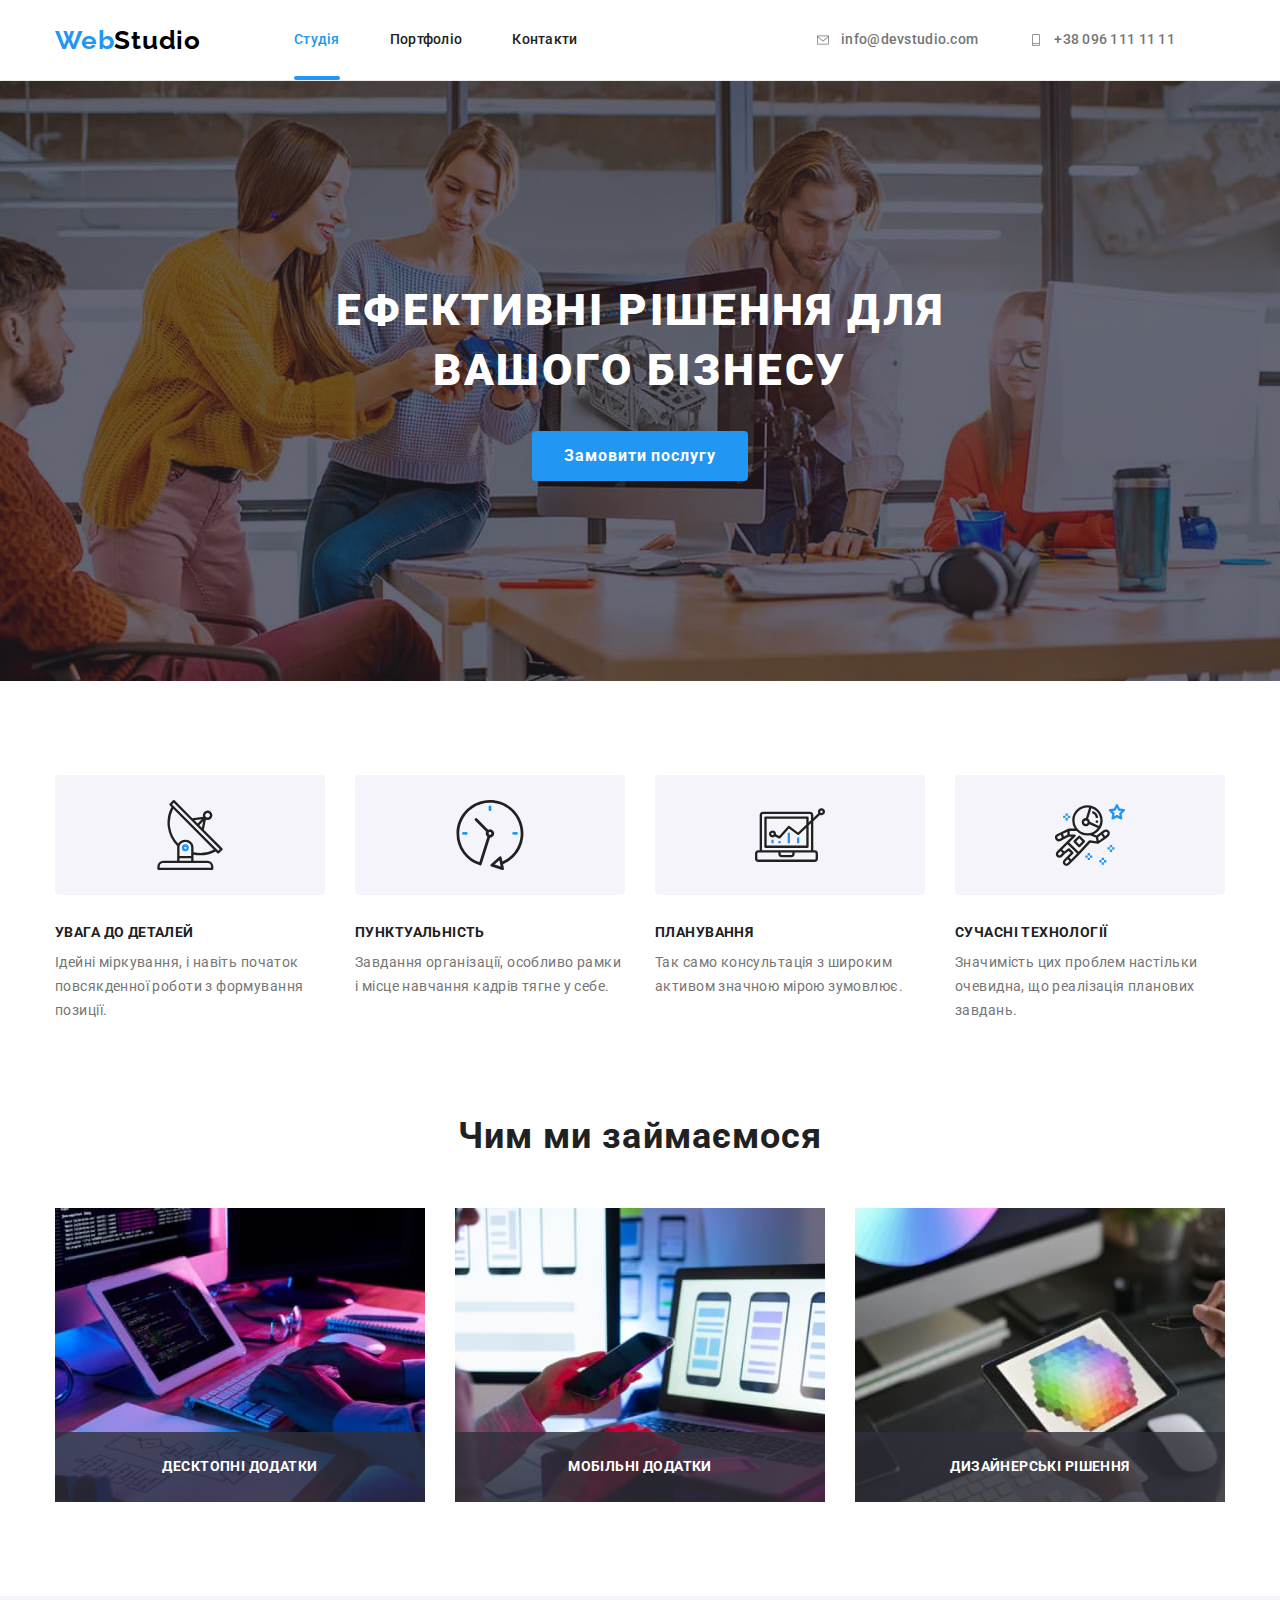
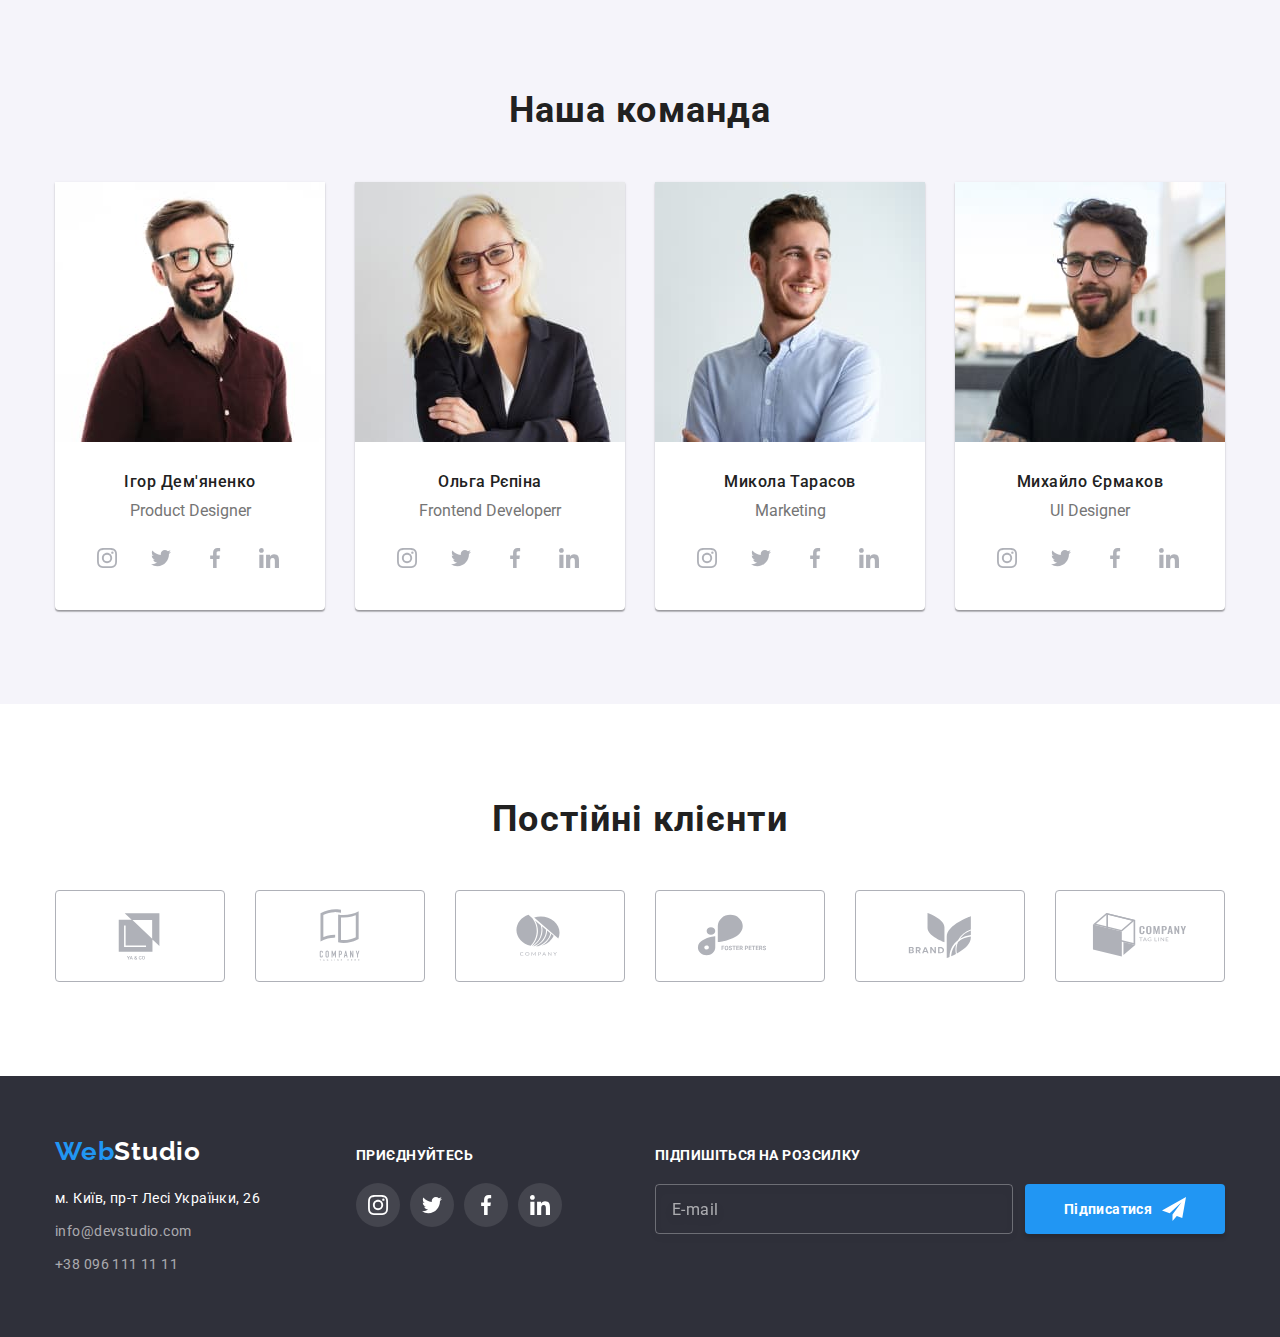
==== index.html @ 189c7457 "0" ====
<!DOCTYPE html>
<html lang="uk">
<head>
    <link rel="stylesheet" href="https://cdnjs.cloudflare.com/ajax/libs/modern-normalize/1.0.0/modern-normalize.min.css">
    <link rel="stylesheet" href="./css/styles.css">
    <meta charset="UTF-8">
    <meta http-equiv="X-UA-Compatible" content="IE=edge">
    <meta name="viewport" content="width=device-width, initial-scale=1.0">
    <title>WebStudio</title>
    <link rel="preconnect" href="https://fonts.googleapis.com">
    <link rel="preconnect" href="https://fonts.gstatic.com" crossorigin>
    <link href="https://fonts.googleapis.com/css2?family=Raleway:wght@700&family=Roboto:wght@400;500;700;900&display=swap"
        rel="stylesheet">
</head>
<body>
    <header class="header">
        <div class="container">
        <nav class="header-nav">
            <a href="./index.html" class="header-logo">Web<span>Studio</span></a>
          <ul class="site-nav">
            <li> <a href="./index.html" class="site-nav-link current">Студія</a> </li>
            <li> <a href="./portfolio.html" class="site-nav-link">Портфоліо</a> </li>
            <li> <a href="#" class="site-nav-link">Контакти</a> </li>
          </ul>
        </nav>
        <ul class="auth-nav">
        <li> 
            <a href="mailto:info@devstudio.com" >
                <svg class="auth-nav-icon" width="16" height="12">
                <use href="./images/icons.svg#icon-envelope"></use>
                </svg>
             info@devstudio.com</a>
        </li>
        <li>
            <a href="tel:+380961111111" >
                <svg class="auth-nav-icon" width="16" height="12">
                <use href="./images/icons.svg#icon-smartphone"></use>
                </svg>
                +38 096 111 11 11</a>
        </li>
        </ul>
        </div>
    </header>
    <main>
        <section class="hero section">
        <div class="container">
            <h1 class="hero-title">Ефективні рішення для вашого бізнесу</h1>
            <button type="button" class="hero-button" data-modal-open> Замовити послугу </button>
        </div>
        </section>
        <section class="features section">
            <div class="container">
            <h2 class="features-title visually-hidden">Особливості компанії</h2>
            <ul class="features-list">
            <li class="features-item">
                <div class="feauters-img">
                <svg width="70" height="70">
                    <use href="./images/icons.svg#icon-antenna"></use>
                </svg>
                </div>
                <h3 class="features-subtitle">Увага до деталей</h3>
                 <p class="features-text">Ідейні міркування, і навіть початок повсякденної роботи з формування позиції.</p>
            </li>
            <li class="features-item">
                <div class="feauters-img">
                    <svg width="70" height="70">
                        <use href="./images/icons.svg#icon-clock"></use>
                    </svg>
                </div>
                <h3 class="features-subtitle">Пунктуальність</h3>
                <p class="features-text">Завдання організації, особливо рамки і місце навчання кадрів тягне у себе.</p>
            </li>
            <li class="features-item">
                <div class="feauters-img">
                    <svg width="70" height="70">
                        <use href="./images/icons.svg#icon-diagram"></use>
                    </svg>
                </div>
                <h3 class="features-subtitle">Планування</h3>
                <p class="features-text">Так само консультація з широким активом значною мірою зумовлює.</p>
            </li>
            <li class="features-item">
                <div class="feauters-img">
                    <svg width="70" height="70">
                        <use href="./images/icons.svg#icon-astronaut"></use>
                    </svg>
                </div>
                <h3 class="features-subtitle">Сучасні технології</h3>
            <p class="features-text">Значимість цих проблем настільки очевидна, що реалізація планових завдань.</p>
            </li>
            </ul>
            </div>
        </section>
        <section class="working section">
            <div class="container">
            <h2 class="working-title">Чим ми займаємося</h2>
            <ul class="working-list">
            <li class="working-item">
            <img src="./images/pic1.jpg" alt="Програміст пише код" width="370">
            <div class="working-subtatle">
                <p>Десктопні додатки</p>
            </div>
            </li>
            <li class="working-item">
            <img src="./images/pic2.jpg" alt="Дизайнер робить макет додатка для телефона" width="370">
            <div class="working-subtatle">
                <p>Мобільні додатки</p>
            </div>
            </li>
            <li class="working-item">
            <img src="./images/pic3.jpg" alt="Палітра кольорів на екрані планшета" width="370">
            <div class="working-subtatle">
                <p>Дизайнерські рішення</p>
            </div>
            </li>
            </ul>
            </div>
        </section>
        <section class="team section">
        <div class="container">
            <h2 class="team-title">Наша команда</h2>
            <ul class="team-list">
               <li class="team-item">
                <img src="./images/photo-igor-demjanenko.jpg" alt="Усміхнений чоловік в коричневій сорочці і окулялах" width="270">
                <div class="team-subtitle">
                <h3 class="team-name">Ігор Дем'яненко</h3>
                <p lang="en" class="team-position">Product Designer</p>
                <ul class="team-social-links">
                    <li><a class="team-social-link" href="#">
                         <svg class="team-social-links-icon" width="20" height="20">
                             <use href="./images/icons.svg#icon-instagram"></use>
                    </svg>
                    </a></li>
                    <li><a class="team-social-link" href="#">
                            <svg class="team-social-links-icon" width="20" height="20">
                                <use href="./images/icons.svg#icon-twitter"></use>
                            </svg>
                        </a></li>
                    <li><a class="team-social-link" href="#">
                            <svg class="team-social-links-icon" width="20" height="20">
                                <use href="./images/icons.svg#icon-facebook"></use>
                            </svg>
                        </a></li>
                    <li><a class="team-social-link" href="#">
                            <svg class="team-social-links-icon" width="20" height="20">
                                <use href="./images/icons.svg#icon-linkedin"></use>
                            </svg>
                        </a></li>
                    </ul>
            </li>
            <li class="team-item">
                <img src="./images/photo-olga-repina.jpg" alt="Усміхнена жінка блондинка і піджаку і окулярах" width="270">
                <div class="team-subtitle">
                <h3 class="team-name">Ольга Рєпіна</h3>
                <p lang="en" class="team-position">Frontend Developerr</p>
                <ul class="team-social-links">
                    <li><a class="team-social-link" href="#">
                            <svg class="team-social-links-icon" width="20" height="20">
                                <use href="./images/icons.svg#icon-instagram"></use>
                            </svg>
                        </a></li>
                    <li><a class="team-social-link" href="#">
                            <svg class="team-social-links-icon" width="20" height="20">
                                <use href="./images/icons.svg#icon-twitter"></use>
                            </svg>
                        </a></li>
                    <li><a class="team-social-link" href="#">
                            <svg class="team-social-links-icon" width="20" height="20">
                                <use href="./images/icons.svg#icon-facebook"></use>
                            </svg>
                        </a></li>
                    <li><a class="team-social-link" href="#">
                            <svg class="team-social-links-icon" width="20" height="20">
                                <use href="./images/icons.svg#icon-linkedin"></use>
                            </svg>
                        </a></li>
                </ul>
                </div>
            </li>
            <li class="team-item">
                <img src="./images/photo-mukola-tarasov.jpg" alt="Усміхнений чоловік в блакитній сорочці" width="270">
                <div class="team-subtitle">
                <h3 class="team-name">Микола Тарасов</h3>
                <p lang="en" class="team-position">Marketing</p>
                <ul class="team-social-links">
                    <li><a class="team-social-link" href="#">
                            <svg class="team-social-links-icon" width="20" height="20">
                                <use href="./images/icons.svg#icon-instagram"></use>
                            </svg>
                        </a></li>
                    <li><a class="team-social-link" href="#">
                            <svg class="team-social-links-icon" width="20" height="20">
                                <use href="./images/icons.svg#icon-twitter"></use>
                            </svg>
                        </a></li>
                    <li><a class="team-social-link" href="#">
                            <svg class="team-social-links-icon" width="20" height="20">
                                <use href="./images/icons.svg#icon-facebook"></use>
                            </svg>
                        </a></li>
                    <li><a class="team-social-link" href="#">
                            <svg class="team-social-links-icon" width="20" height="20">
                                <use href="./images/icons.svg#icon-linkedin"></use>
                            </svg>
                        </a></li>
                </ul>
                </div>
            </li>
            <li class="team-item">
                <img src="./images/photo-mukhailo-jermakov.jpg" alt="Усміхнений чоловік в чорній футболці і окулярах" width="270">
                <div class="team-subtitle">
                <h3 class="team-name">Михайло Єрмаков</h3>
                <p lang="en" class="team-position">UI Designer</p>
                <ul class="team-social-links">
                    <li><a class="team-social-link" href="#">
                            <svg class="team-social-links-icon" width="20" height="20">
                                <use href="./images/icons.svg#icon-instagram"></use>
                            </svg>
                        </a></li>
                    <li><a class="team-social-link" href="#">
                            <svg class="team-social-links-icon" width="20" height="20">
                                <use href="./images/icons.svg#icon-twitter"></use>
                            </svg>
                        </a></li>
                    <li><a class="team-social-link" href="#">
                            <svg class="team-social-links-icon" width="20" height="20">
                                <use href="./images/icons.svg#icon-facebook"></use>
                            </svg>
                        </a></li>
                    <li><a class="team-social-link" href="#">
                            <svg class="team-social-links-icon" width="20" height="20">
                                <use href="./images/icons.svg#icon-linkedin"></use>
                            </svg>
                        </a></li>
                </ul>
                </div>
            </li>
            </ul>
        </div>
         </section>
    <section class="clients section">
        <div class="container">
            <h2 class="clients-title">Постійні клієнти</h2>
            <ul class="clients-list">
                <li class="clients-item"><a href="#" class="clients-link">
                    <svg class="clients-icon" width="106" height="60">
                        <use href="./images/icons.svg#icon-client1"></use>
                    </svg>
                </a></li>
                <li class="clients-item">
                    <a href="#" class="clients-link">
                    <svg class="clients-icon" width="106" height="60">
                        <use href="./images/icons.svg#icon-client2"></use>
                    </svg>
                </a></li>
                <li class="clients-item"><a href="#" class="clients-link">
                    <svg class="clients-icon" width="106" height="60">
                        <use href="./images/icons.svg#icon-client3"></use>
                    </svg>
                </a></li>
                <li class="clients-item"><a href="#" class="clients-link">
                    <svg class="clients-icon" width="106" height="60">
                        <use href="./images/icons.svg#icon-client4"></use>
                    </svg>
                </a></li>
                <li class="clients-item"><a href="#" class="clients-link">
                    <svg class="clients-icon" width="106" height="60">
                        <use href="./images/icons.svg#icon-client5"></use>
                    </svg>
                </a></li>
                <li class="clients-item"><a href="#" class="clients-link">
                    <svg class="clients-icon" width="106" height="60">
                        <use href="./images/icons.svg#icon-client6"></use>
                    </svg>
                </a></li>
            </ul>
        </div>
    </section>     
    </main>
    <footer  class="footer">
        <div class="container footer-container">
        <div>
            <a href="./index.html" class="footer-logo">Web<span>Studio</span></a>
        <address class="footer-links">
          <ul>
            <li class="footer-link"> <a class="company-address" href="https://goo.gl/maps/CPtrU1FHBa2aNyZL9" target="_blank" rel="noopener noreferrer nofollow">м. Київ, пр-т Лесі Українки, 26</a></li>
            <li class="footer-link"> <a class="company-mail" href="mailto:info@devstudio.com">info@devstudio.com</a></li>
            <li class="footer-link"> <a class="company-phone" href="tel:+380961111111">+38 096 111 11 11</a></li>
          </ul>
        </address>
        </div>
          <div class="social-links">
            <h2 class="social-links-title">Приєднуйтесь</h2>
            <ul class="social-links-list">
                    <li><a class="social-link" href="#">
                            <svg class="social-links-icon" wigth="20" height="20">
                                <use href="./images/icons.svg#icon-instagram"></use>
                            </svg>
                        </a></li>
                    <li><a class="social-link" href="#">
                            <svg class="social-links-icon" wigth="20" height="20">
                                <use href="./images/icons.svg#icon-twitter"></use>
                            </svg>
                        </a></li>
                    <li><a class="social-link" href="#">
                            <svg class="social-links-icon" wigth="20" height="20">
                                <use href="./images/icons.svg#icon-facebook"></use>
                            </svg>
                        </a></li>
                    <li><a class="social-link" href="#">
                            <svg class="social-links-icon" wigth="20" height="20">
                                <use href="./images/icons.svg#icon-linkedin"></use>
                            </svg>
                        </a></li>
                    </ul>
          </ul>
        </div>
        <form class="footer-form" action="#">
            <label class="footer-label" for="subscribe-input">Підпишіться на розсилку</label>
            <div class="footer-mail-box">
            <input class="footer-form-input" type="email" id="subscribe-input" placeholder="E-mail">
            <button class="footer-form-button" type="submit">
            <span class="footer-form-button-text">Підписатися</span>
            <svg class="footer-form-button-icon" wigth="24" height="24">
             <use href="./images/icons.svg#icon-send"></use>
            </svg>
            </button>
            </div>
        </form>
        </div>
          </footer>
<div class="backdrop is-hidden" data-modal>
    <div class="modal">
        <button type="button" class="modal-close-button" data-modal-close>
           <svg class="modal-close-icon" wigth="11" height="11">
         <use href="./images/icons.svg#modal-close"></use>
    </svg>
        </button>
      <h2 class="modal-title">Залиште свої дані, ми вам передзвонимо</h2>  
<form action="#">
    <label class="form-lable" for="person-name">Ім'я</label>
      <div class="form-control">
      <input class="form-input" id="person-name" type="text" name="person-name">
      <svg class="form-input-icon" wigth="18" height="18">
         <use href="./images/icons.svg#icon-person"></use>
      </svg>
      </div>
    <label class="form-lable" for="person-phone">Телефон</label>
      <div class="form-control">
      <input class="form-input" id="person-phone" type="tel" name="person-phone">
      <svg class="form-input-icon" wigth="18" height="18">
         <use href="./images/icons.svg#icon-phone"></use>
      </svg>
      </div>
    <label class="form-lable" for="person-email">Пошта</label>
      <div class="form-control">
      <input class="form-input" id="person-email" type="email" name="person-email">
      <svg class="form-input-icon" wigth="18" height="18">
         <use href="./images/icons.svg#icon-mail"></use>
      </svg>
      </div>   
    <label class="form-lable" for="person-comment">Коментар</label>
    <textarea class="form-comment" 
      id="person-comment" name="person-comment" placeholder="Введіть текст"></textarea>
    <div class="terms-box" >        
     <input class="checkbox-input visually-hidden" id="terms-checkbox" type="checkbox" name="terms-checkbox">
     <label class="checkbox-label" for="terms-checkbox">Погоджуюся з розсилкою та приймаю <a href="#">Умови договору</a></label>  
      <svg class="checkbox-label-icon" wigth="16" height="15">
         <use href="./images/icons.svg#icon-checkbox-checked"></use>
      </svg>    
    </div> 
    <button type="submit" class="form-button"> Відправити </button>
</form>
    </div>
</div>    
    <script src="./js/modal.js"></script>
</body>
</html>
---- css/styles.css ----
:root {
  --main-text-color: #757575;
  --second-text-color: #212121;
  --color-wtite: #ffffff;
  --brand-color: #2196f3;
  --color-light-gray: #f5f4fa;
  --color-links-icon: #afb1b8;
  --overlay-background-color: rgba(33, 150, 243, 0.9);
  --input-border: rgba(33, 33, 33, 0.2);
}

body {
  background: var(--color-wtite);
  font-family: "Roboto", sans-serif;
  color: var(--main-text-color);
  /* width: 1600px;
  margin: auto; */
  /* overflow: hidden; */
}
ul {
  list-style: none;
  padding-inline-start: 0;
}
h1,
h2,
h3,
h4,
p,
ul {
  margin: 0;
}
.container {
  width: 100%;
  max-width: 1200px;
  margin: 0 auto;
  padding: 0 15px;
}
.section {
  padding: 94px 0;
}

a {
  text-decoration: none;
}
img {
  display: block;
  max-width: 100%;
  height: auto;
}
.visually-hidden {
  position: absolute;
  white-space: nowrap;
  width: 1px;
  height: 1px;
  overflow: hidden;
  border: 0;
  padding: 0;
  clip: rect(0 0 0 0);
  clip-path: inset(50%);
  margin: -1px;
}
/* header */

.header {
  border-width: 0px 0px 1px 0px;
  border-color: #ececec;
  border-style: solid;
}
.header > div {
  display: flex;
  align-items: center;
}

.header-nav {
  display: flex;
  align-items: center;
}

.header-logo {
  font-family: "Raleway";
  font-style: normal;
  font-weight: 700;
  font-size: 26px;
  line-height: 1.19;
  letter-spacing: 0.03em;
  color: var(--brand-color);
}
.header-logo span {
  color: #000000;
}
.site-nav {
  margin-left: 93px;
  display: flex;
  gap: 50px;
}
.site-nav-link {
  display: block;
  font-weight: 500;
  font-size: 14px;
  line-height: 1.14;
  letter-spacing: 0.02em;
  color: var(--second-text-color);
  padding: 32px 0;
  transition-property: color;
  transition-duration: 250ms;
  transition-timing-function: cubic-bezier(0.4, 0, 0.2, 1);
  position: relative;
}
.site-nav-link:hover,
.site-nav-link:focus {
  color: var(--brand-color);
}
.current {
  color: var(--brand-color);
}
.current::after {
  content: "";
  display: block;
  width: 100%;
  height: 4px;
  background-color: var(--brand-color);
  border-radius: 2px;
  position: absolute;
  bottom: 0;
  /* margin-top: 28px; */
}

.auth-nav {
  display: flex;
  margin-left: auto;
}
.auth-nav a {
  display: flex;
  align-items: center;
  font-weight: 500;
  font-size: 14px;
  line-height: 1.14;
  letter-spacing: 0.02em;
  color: var(--main-text-color);
  padding: 32px 0;
  transition-property: color;
  transition-duration: 250ms;
  transition-timing-function: cubic-bezier(0.4, 0, 0.2, 1);
}
.auth-nav a:hover,
.auth-nav a:focus {
  color: var(--brand-color);
}
.auth-nav a:first-of-type {
  margin-right: 50px;
}

.auth-nav-icon {
  fill: currentColor;
  margin-right: 10px;
}
.auth-nav a:hover .auth-nav-icon,
.auth-nav a:focus .auth-nav-icon {
  fill: var(--brand-color);
}

/* main */
.hero {
  align-items: center;
  background-color: #2f303a;
  padding-top: 200px;
  padding-bottom: 200px;
  text-align: center;
  background-image: linear-gradient(
      rgba(47, 48, 58, 0.4),
      rgba(47, 48, 58, 0.4)
    ),
    url("../images/img.jpg");
  background-size: 1600px;
  background-repeat: no-repeat;
  background-position: 50% 50%;
}

.hero-title {
  display: block;
  font-weight: 900;
  font-size: 44px;
  line-height: 1.36;
  text-align: center;
  letter-spacing: 0.06em;
  text-transform: uppercase;
  color: var(--color-wtite);
  width: 696px;
  margin-bottom: 30px;
  margin-left: auto;
  margin-right: auto;
}
.hero-button {
  font-family: "Roboto";
  font-weight: 700;
  font-size: 16px;
  line-height: 1.88;
  letter-spacing: 0.06em;
  background-color: var(--brand-color);
  color: var(--color-wtite);
  cursor: pointer;
  padding: 10px 32px;
  border: none;
  border-radius: 4px;
  margin-left: auto;
  margin-right: auto;
  transition-property: background-color;
  transition-duration: 250ms;
  transition-timing-function: cubic-bezier(0.4, 0, 0.2, 1);
}
.hero-button:hover,
.hero-button:focus {
  background-color: #188ce8;
}
.feauters-img {
  width: 270px;
  height: 120px;
  background-color: #f5f4fa;
  display: flex;
  justify-content: center;
  align-items: center;
  border-radius: 4px;
  margin-bottom: 30px;
}
/* .features-title {
  display: none;
} */

.features-subtitle {
  font-weight: 700;
  font-size: 14px;
  line-height: 1.14;
  letter-spacing: 0.03em;
  text-transform: uppercase;
  color: var(--second-text-color);
  margin-bottom: 10px;
}
.features-text {
  font-size: 14px;
  line-height: 1.71;
  letter-spacing: 0.03em;
}
.features-list {
  display: flex;
  gap: 30px;
}
.features-item {
  width: 270px;
  align-items: flex-start;
}
.features-item:last-of-type {
  padding-right: 0;
}
.working {
  padding-top: 0;
}
.working-title {
  font-weight: 700;
  font-size: 36px;
  line-height: 1.16;
  text-align: center;
  letter-spacing: 0.03em;
  color: var(--second-text-color);
  margin-bottom: 50px;
}
.working-list {
  display: flex;
  justify-content: space-between;
  gap: 30px;
}
.working-item {
  position: relative;
}
.working-subtatle {
  display: block;
  font-weight: 700;
  font-size: 14px;
  line-height: 1.14;
  text-align: center;
  letter-spacing: 0.03em;
  text-transform: uppercase;
  color: var(--color-wtite);
  padding: 27px;
  background-color: rgba(47, 48, 58, 0.8);
  position: absolute;
  bottom: 0;
  width: 100%;
}
.team {
  background-color: var(--color-light-gray);
  margin-left: auto;
  margin-right: auto;
}
.team-list {
  display: flex;
  justify-content: space-between;
  gap: 30px;
}
.team-item {
  background-color: var(--color-wtite);
  border-radius: 0px 0px 4px 4px;
  box-shadow: 0px 1px 3px rgba(0, 0, 0, 0.12), 0px 1px 1px rgba(0, 0, 0, 0.14),
    0px 2px 1px rgba(0, 0, 0, 0.2);
}

.team-title {
  font-weight: 700;
  font-size: 36px;
  line-height: 1.16;
  text-align: center;
  letter-spacing: 0.03em;
  color: var(--second-text-color);
  margin-bottom: 50px;
}
.team-subtitle {
  padding: 30px;
}
.team-name {
  font-weight: 500;
  font-size: 16px;
  line-height: 1.19;
  text-align: center;
  letter-spacing: 0.03em;
  color: var(--second-text-color);
  margin-bottom: 10px;
}
.team-position {
  font-size: 16px;
  line-height: 1.19;
  text-align: center;
  margin-bottom: 16px;
}
.team-social-links {
  display: flex;
  justify-content: center;
  align-items: center;
  width: 206px;
  gap: 10px;
}
.team-social-link {
  display: flex;
  justify-content: center;
  align-items: center;
  width: 44px;
  height: 44px;
  background-color: transparent;
  border-radius: 50%;
  transition-property: background-color;
  transition-duration: 250ms;
  transition-timing-function: cubic-bezier(0.4, 0, 0.2, 1);
}
.team-social-links-icon {
  fill: var(--color-links-icon);
  transition-property: fill;
  transition-duration: 250ms;
  transition-timing-function: cubic-bezier(0.4, 0, 0.2, 1);
}
.team-social-link:hover,
.team-social-link:focus {
  background-color: var(--brand-color);
}
.team-social-link:hover .team-social-links-icon,
.team-social-link:focus .team-social-links-icon {
  fill: var(--color-wtite);
}
.clients {
  width: 100%;
}
.clients-title {
  font-weight: 700;
  font-size: 36px;
  line-height: 1.17;
  text-align: center;
  letter-spacing: 0.03em;
  color: var(--second-text-color);
  margin-bottom: 50px;
}
.clients-list {
  display: flex;
  justify-content: center;
  align-items: center;
  gap: 30px;
}

.clients-link {
  display: flex;
  justify-content: center;
  align-items: center;
  padding: 32px, 16px;
  border: 1px solid;
  border-color: var(--color-links-icon);
  border-radius: 4px;
  width: 170px;
  height: 92px;
  transition-property: border-color;
  transition-duration: 250ms;
  transition-timing-function: cubic-bezier(0.4, 0, 0.2, 1);
}

.clients-icon {
  fill: var(--color-links-icon);
  transition-property: fill;
  transition-duration: 250ms;
  transition-timing-function: cubic-bezier(0.4, 0, 0.2, 1);
}
.clients-link:hover,
.clients-link:focus {
  border-color: var(--brand-color);
}
.clients-link:hover .clients-icon,
.clients-link:focus .clients-icon {
  fill: var(--brand-color);
}

/* footer */
.footer {
  background-color: #2f303a;
  padding-top: 60px;
  padding-bottom: 60px;
}
.footer-container {
  display: flex;
  align-items: baseline;
}
.footer-logo {
  display: block;
  font-family: "Raleway";
  font-weight: 700;
  font-size: 26px;
  line-height: 1.19;
  letter-spacing: 0.03em;
  color: var(--brand-color);
  padding-bottom: 20px;
}
.footer-logo span {
  color: var(--color-wtite);
  margin-bottom: 20px;
}
.footer-links {
  font-style: normal;
  font-size: 14px;
  line-height: 1.71;
  letter-spacing: 0.03em;
  width: 231px;
}
.footer-link {
  margin-bottom: 9px;
}
.footer-link:last-of-type {
  margin-bottom: 0;
}
.company-address {
  color: var(--color-wtite);
}
.company-mail,
.company-phone {
  color: rgba(255, 255, 255, 0.6);
  transition-property: color;
  transition-duration: 250ms;
  transition-timing-function: cubic-bezier(0.4, 0, 0.2, 1);
}
.company-mail:hover,
.company-mail:focus,
.company-phone:hover,
.company-phone:focus {
  color: var(--brand-color);
}

.social-links {
  display: flex;
  justify-content: center;
  align-items: center;
  width: 206px;
  margin-left: 70px;
}
.social-links-title {
  color: var(--color-wtite);
  font-weight: 700;
  font-size: 14px;
  line-height: 1.15;
  letter-spacing: 0.03em;
  margin-bottom: 20px;
  text-transform: uppercase;
}
.social-links-list {
  display: flex;
  justify-content: space-between;
  gap: 10px;
}
.social-link {
  display: flex;
  justify-content: center;
  align-items: center;
  width: 44px;
  height: 44px;
  background-color: rgba(255, 255, 255, 0.1);
  border-radius: 50%;
  transition-property: background-color;
  transition-duration: 250ms;
  transition-timing-function: cubic-bezier(0.4, 0, 0.2, 1);
}
.social-links-icon {
  fill: var(--color-wtite);
}
.social-link:hover,
.social-link:focus {
  background-color: var(--brand-color);
}
.social-links {
  display: block;
  width: 206px;
}
.social-links-list {
  display: flex;
  justify-content: center;
  align-items: center;
}
.footer-form {
  display: flex;
  flex-direction: column;
  margin-left: 93px;
}
.footer-mail-box {
  display: flex;
}
.footer-label {
  font-weight: 700;
  font-size: 14px;
  line-height: 1.14;
  letter-spacing: 0.03em;
  text-transform: uppercase;
  color: var(--color-wtite);
  margin-bottom: 20px;
}
.footer-form-input {
  display: inline-block;
  width: 358px;
  height: 50px;
  background-color: transparent;
  border: 1px solid rgba(255, 255, 255, 0.3);
  filter: drop-shadow(0px 4px 4px rgba(0, 0, 0, 0.15));
  border-radius: 4px;
  padding: 15px 16px;
  margin-right: 12px;
  color: var(--color-wtite);
}
.footer-form-input::placeholder {
  font-weight: 400;
  font-size: 16px;
  line-height: 1.25;
  letter-spacing: 0.03em;
  color: rgba(255, 255, 255, 0.6);
}
.footer-form-button {
  display: flex;
  align-items: center;
  justify-content: center;
  gap: 10px;
  width: 200px;
  height: 50px;
  background-color: var(--brand-color);
  box-shadow: 0px 4px 4px rgba(0, 0, 0, 0.15);
  border-radius: 4px;
  border: none;
}
.footer-form-button-text {
  font-style: normal;
  font-weight: 700;
  font-size: 14px;
  line-height: 16px;
  letter-spacing: 0.03em;
  color: var(--color-wtite);
}
.footer-form-button-icon {
  fill: var(--color-wtite);
  width: 24px;
  height: 24px;
}

/*modal*/
.backdrop {
  position: fixed;
  top: 0;
  left: 0;
  width: 100%;
  height: 100%;
  z-index: 1;
  background-color: rgba(0, 0, 0, 0.2);
  transition-property: opacity, visibility;
  transition-duration: 250ms;
  transition-timing-function: ease-in;
}
.is-hidden {
  opacity: 0;
  visibility: hidden;
  pointer-events: none;
}
.modal {
  position: absolute;
  top: 50%;
  left: 50%;
  transform: translate(-50%, -50%);
  width: 528px;
  height: 581px;
  background-color: var(--color-wtite);
  padding: 40px;
}
.modal-close-button {
  position: absolute;
  display: flex;
  justify-content: center;
  align-items: center;
  top: 8px;
  right: 8px;
  background: none;
  border: 1px solid rgba(0, 0, 0, 0.1);
  border-radius: 50%;
  cursor: pointer;
  padding: 0;
  width: 30px;
  height: 30px;
}
.modal-close-icon {
  width: 11px;
  height: 11px;
  transition-property: fill;
  transition-duration: 250ms;
  transition-timing-function: ecubic-bezier(0.4, 0, 0.2, 1);
}

.modal-close-button:hover,
.modal-close-button:focus {
  fill: var(--brand-color);
}
.modal-title {
  text-align: center;
  font-weight: 700;
  font-size: 20px;
  line-height: 1.15;
  letter-spacing: 0.03em;
  color: var(--second-text-color);
  margin-bottom: 12px;
}
/* Form */
.form-control {
  position: relative;
  width: 100%;
  height: 40px;
  margin-bottom: 10px;
}
.form-lable {
  display: block;
  font-weight: 400;
  font-size: 12px;
  line-height: 1.16;
  letter-spacing: 0.01em;
  margin-bottom: 4px;
  left: 0;
}

.form-input {
  width: 100%;
  height: 100%;
  padding: 11px 11px 11px 42px;
  border: 1px solid var(--input-border);
  border-radius: 4px;
  outline: none;
  margin-bottom: 10px;
  transition-property: border-color;
  transition-duration: 250ms;
  transition-timing-function: ecubic-bezier(0.4, 0, 0.2, 1);
}
.form-input:hover,
.form-input:focus {
  cursor: pointer;
  border-color: var(--brand-color);
}
.form-input-icon {
  position: absolute;
  left: 12px;
  top: 50%;
  transform: translateY(-50%);
  width: 18px;
  height: 18px;
  fill: var(--second-text-color);
  transition-property: fill;
  transition-duration: 250ms;
  transition-timing-function: ecubic-bezier(0.4, 0, 0.2, 1);
}
.form-input:hover + .form-input-icon,
.form-input:focus + .form-input-icon {
  fill: var(--brand-color);
}
.form-comment {
  resize: none;
  width: 100%;
  height: 120px;
  border: 1px solid var(--input-border);
  border-radius: 4px;
  padding: 12px 16px;
  margin-bottom: 20px;
  outline: none;
  transition-property: border-color;
  transition-duration: 250ms;
  transition-timing-function: ecubic-bezier(0.4, 0, 0.2, 1);
}
.form-comment::placeholder {
  font-weight: 400;
  font-size: 12px;
  line-height: 1.66;
  letter-spacing: 0.01em;
  color: rgba(117, 117, 117, 0.5);
}
.form-comment:hover,
.form-comment:focus,
.form-comment:not(:placeholder-shown) {
  cursor: pointer;
  border-color: var(--brand-color);
}

.terms-box {
  position: relative;
}
.checkbox-input {
  appearance: none;
}

.checkbox-label {
  display: block;
  margin-left: 36px;
  margin-bottom: 30px;
  font-weight: 400;
  font-size: 14px;
  line-height: 1.71;
  letter-spacing: 0.03em;
  color: var(--main-text-color);
}
.checkbox-label a {
  color: var(--brand-color);
  text-decoration: underline;
}
.checkbox-label::before {
  position: absolute;
  top: 50%;
  transform: translateY(-50%);
  left: 12px;
  width: 16px;
  height: 15px;
  content: "";
  border: 2px solid var(--second-text-color);
  border-radius: 2px;
}
.checkbox-label-icon {
  position: absolute;
  top: 50%;
  transform: translateY(-50%);
  left: 12px;
  width: 16px;
  height: 15px;
  opacity: 0;
}
.checkbox-input:checked ~ .checkbox-label-icon {
  opacity: 1;
}

.form-button {
  position: absolute;
  left: 50%;
  transform: translateX(-50%);
  font-family: "Roboto";
  font-weight: 700;
  font-size: 16px;
  line-height: 1.88;
  letter-spacing: 0.06em;
  background-color: var(--brand-color);
  color: var(--color-wtite);
  cursor: pointer;
  padding: 10px 52px;
  border: none;
  border-radius: 4px;
  margin-left: auto;
  margin-right: auto;
  box-shadow: 0px 4px 4px rgba(0, 0, 0, 0.15);
  transition-property: background-color;
  transition-duration: 250ms;
  transition-timing-function: cubic-bezier(0.4, 0, 0.2, 1);
}
.form-button:hover,
.form-button:focus {
  background-color: #188ce8;
}
/* Portfolio */

.filters-list {
  display: flex;
  justify-content: center;
  margin-bottom: 50px;
}
.filters-item {
  margin-right: 8px;
}
.filters-item:last-of-type {
  margin-right: 0;
}

.filters-botton {
  font-family: "Roboto";
  font-weight: 500;
  font-size: 16px;
  line-height: 1.63;
  letter-spacing: 0.03em;
  color: var(--second-text-color);
  background-color: var(--color-light-gray);
  cursor: pointer;
  border-style: none;
  padding: 6px 25px;
  border-radius: 4px;
  transition-property: background-color, color, box-shadow;
  transition-duration: 250ms;
  transition-timing-function: cubic-bezier(0.4, 0, 0.2, 1);
}

.filters-botton:hover,
.filters-botton:focus {
  background-color: var(--brand-color);
  color: var(--color-wtite);
  box-shadow: 0px 3px 1px rgba(0, 0, 0, 0.1), 0px 1px 2px rgba(0, 0, 0, 0.08),
    0px 2px 2px rgba(0, 0, 0, 0.12);
}
.works-list {
  display: flex;
  flex-wrap: wrap;
  margin: -15px;
}
.work-item {
  flex-basis: calc((100% - 90px) / 3);
  margin: 15px;
  cursor: pointer;
  transition-property: box-shadow;
  transition-duration: 250ms;
  transition-timing-function: cubic-bezier(0.4, 0, 0.2, 1);
}
.work-item:hover {
  box-shadow: 0px 1px 1px rgba(0, 0, 0, 0.12), 0px 4px 4px rgba(0, 0, 0, 0.06),
    1px 4px 6px rgba(0, 0, 0, 0.16);
}
.work-card {
  padding: 20px 0 20px 24px;
  border-width: 0px 1px 1px 1px;
  border-color: #eeeeee;
  border-style: solid;
}
.work-item-picture {
  display: block;
  position: relative;
  overflow: hidden;
}
.work-card-title {
  font-weight: 700;
  font-size: 18px;
  line-height: 2;
  letter-spacing: 0.06em;
  color: var(--second-text-color);
  margin-bottom: 4px;
}

.work-card-subtitle {
  font-size: 16px;
  line-height: 1.88;
  letter-spacing: 0.03em;
}
.work-overlay {
  display: block;
  position: absolute;
  top: 0;
  left: 0;
  width: 100%;
  height: 100%;
  font-weight: 400;
  font-size: 18px;
  line-height: 1.55;
  letter-spacing: 0.03em;
  color: var(--color-wtite);
  background-color: var(--overlay-background-color);
  padding: 63px 24px;
  transform: translateY(100%);
  transition-property: transform;
  transition-duration: 250ms;
  transition-timing-function: cubic-bezier(0.4, 0, 0.2, 1);
}

.work-item:hover .work-overlay {
  transform: translateY(0);
}
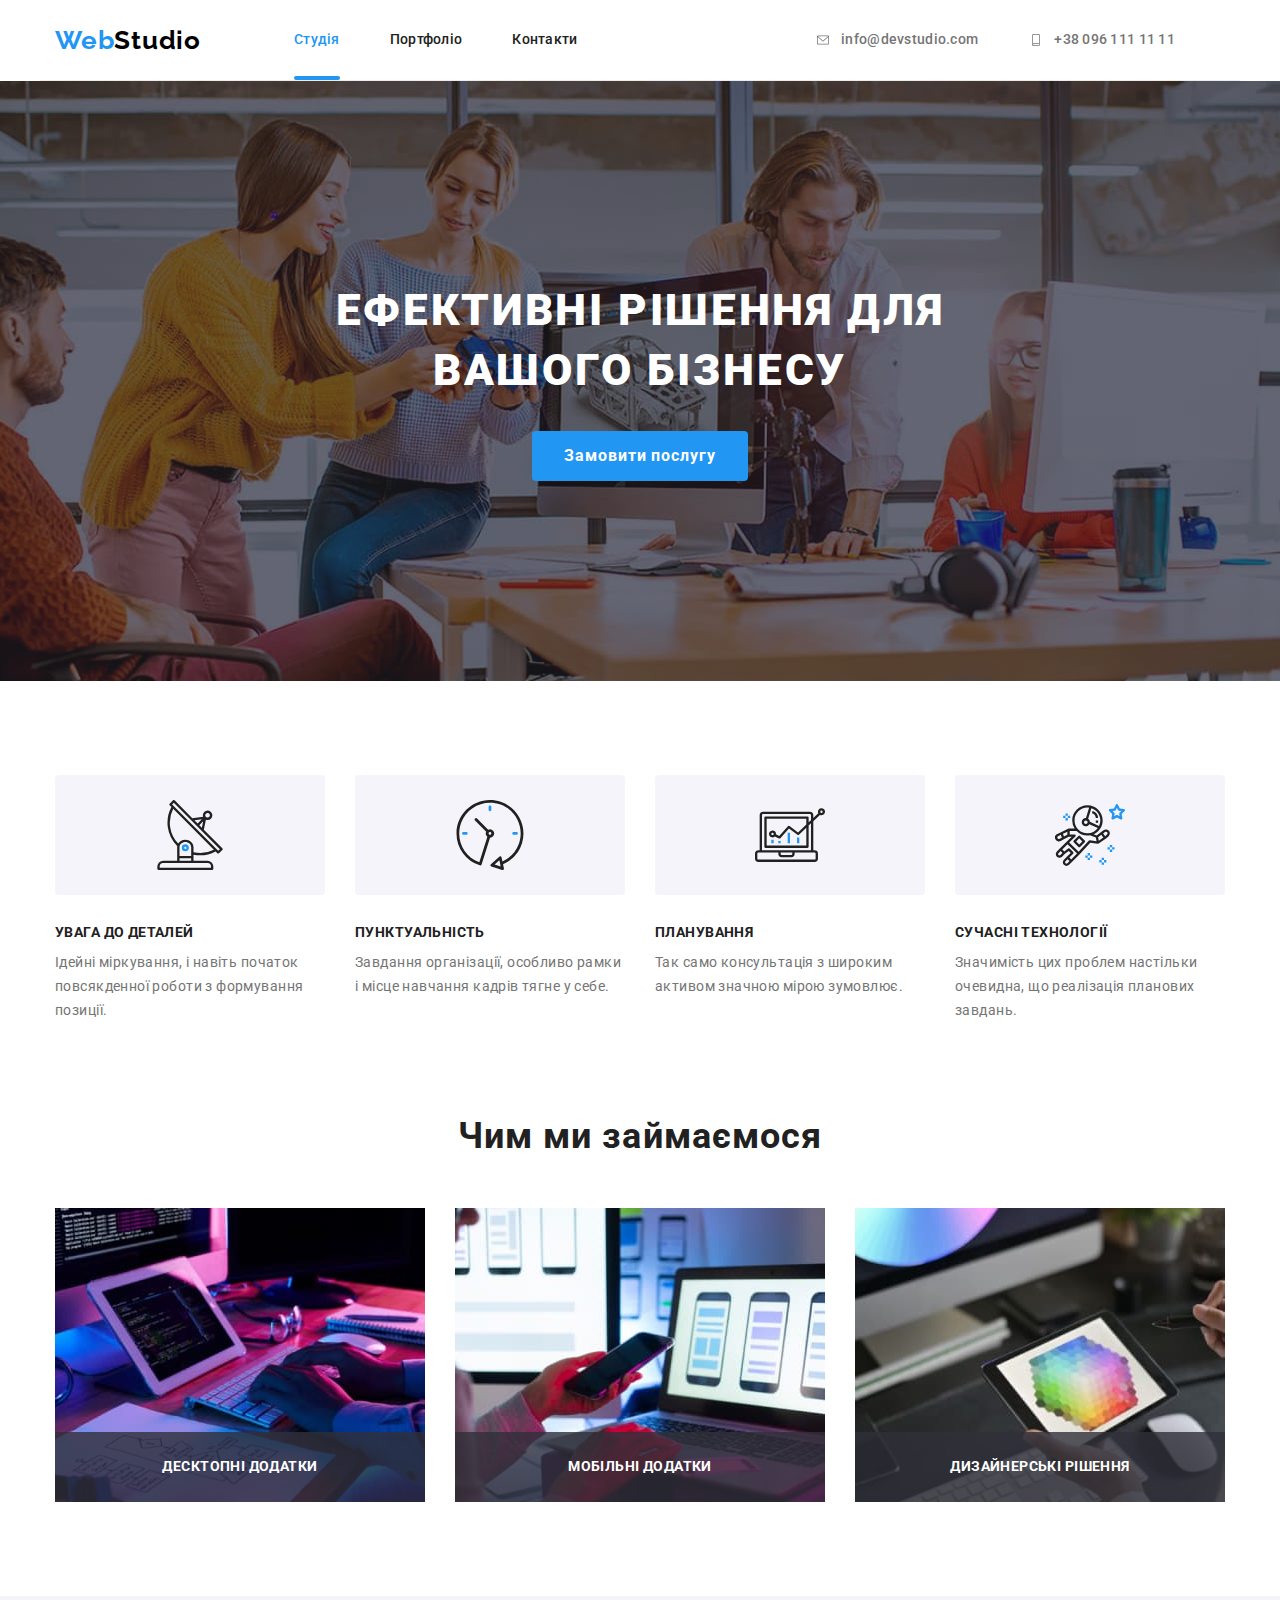
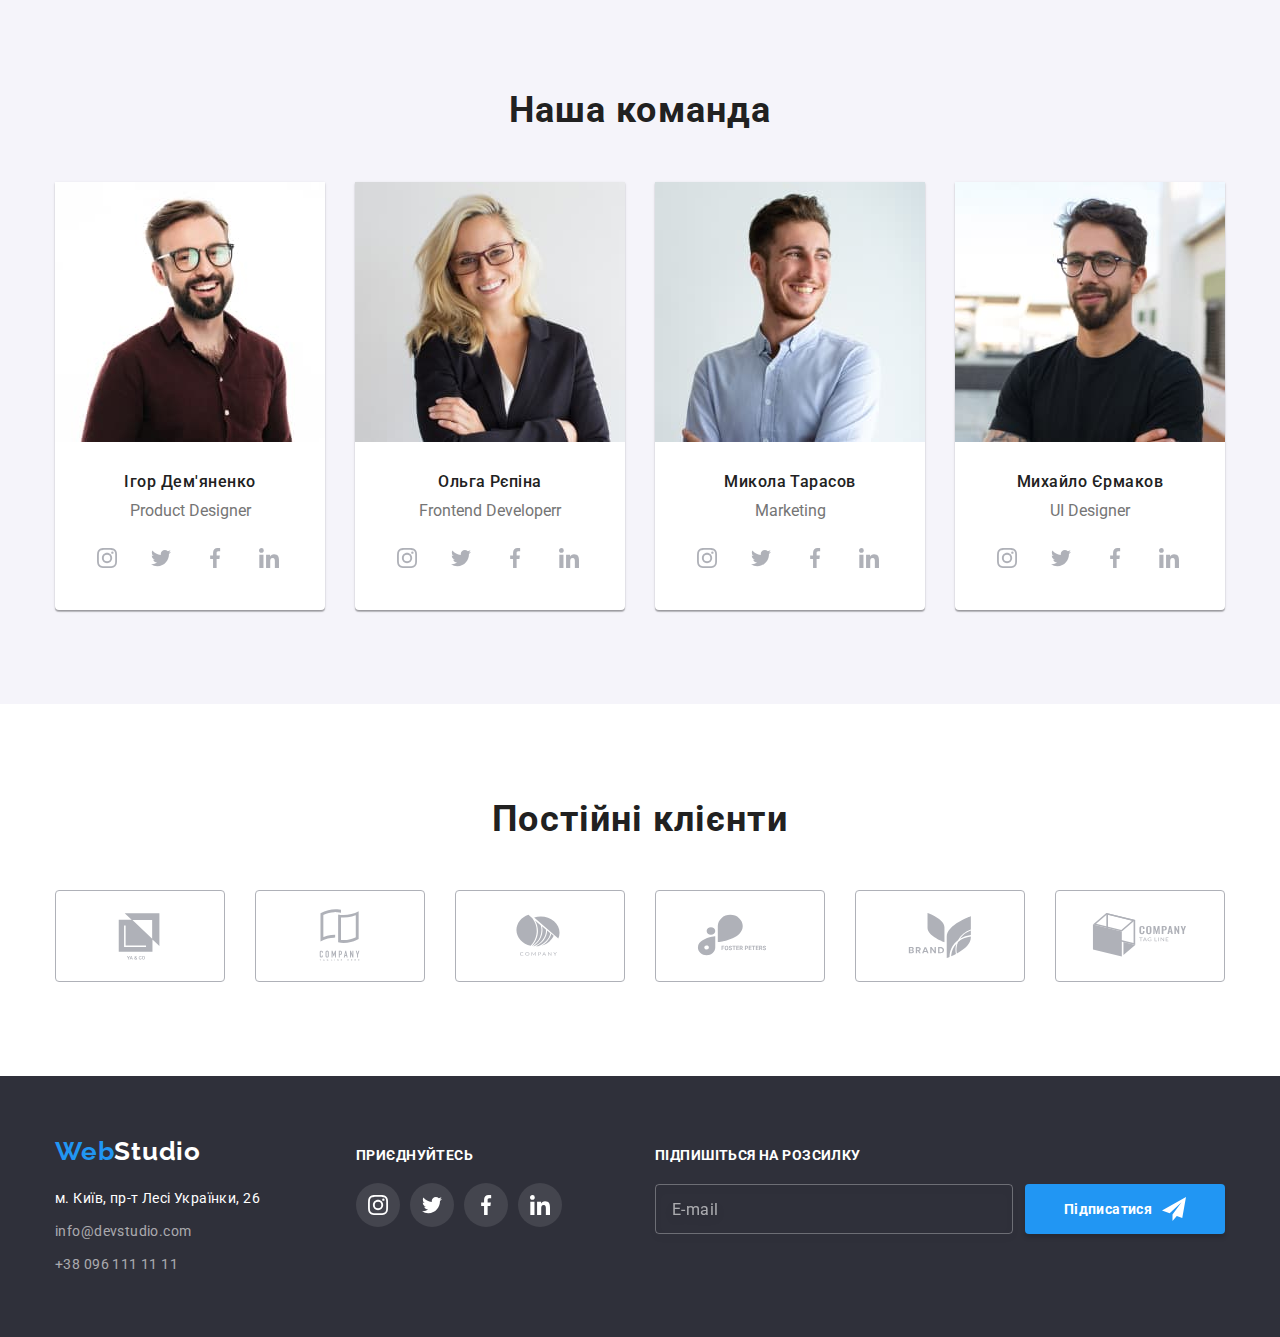
==== commit c80f5c5b: "1 (BEM)" ====
--- a/index.html
+++ b/index.html
@@ -14,27 +14,27 @@
         rel="stylesheet">
 </head>
 <body>
-    <header class="header">
-        <div class="container">
-        <nav class="header-nav">
-            <a href="./index.html" class="header-logo">Web<span>Studio</span></a>
+    <header>
+        <div class="container header">
+        <nav class="header__nav">
+            <a href="./index.html" class="logo header__logo">Web<span class="header__logo--text">Studio</span></a>
           <ul class="site-nav">
-            <li> <a href="./index.html" class="site-nav-link current">Студія</a> </li>
-            <li> <a href="./portfolio.html" class="site-nav-link">Портфоліо</a> </li>
-            <li> <a href="#" class="site-nav-link">Контакти</a> </li>
+            <li> <a href="./index.html" class="site-nav__link site-nav__link--current">Студія</a> </li>
+            <li> <a href="./portfolio.html" class="site-nav__link">Портфоліо</a> </li>
+            <li> <a href="#" class="site-nav__link">Контакти</a> </li>
           </ul>
         </nav>
         <ul class="auth-nav">
         <li> 
-            <a href="mailto:info@devstudio.com" >
-                <svg class="auth-nav-icon" width="16" height="12">
+            <a class="auth-nav__link" href="mailto:info@devstudio.com" >
+                <svg class="auth-nav__icon" width="16" height="12">
                 <use href="./images/icons.svg#icon-envelope"></use>
                 </svg>
              info@devstudio.com</a>
         </li>
         <li>
-            <a href="tel:+380961111111" >
-                <svg class="auth-nav-icon" width="16" height="12">
+            <a class="auth-nav__link" href="tel:+380961111111" >
+                <svg class="auth-nav__icon" width="16" height="12">
                 <use href="./images/icons.svg#icon-smartphone"></use>
                 </svg>
                 +38 096 111 11 11</a>
@@ -45,72 +45,72 @@
     <main>
         <section class="hero section">
         <div class="container">
-            <h1 class="hero-title">Ефективні рішення для вашого бізнесу</h1>
-            <button type="button" class="hero-button" data-modal-open> Замовити послугу </button>
+            <h1 class="hero__title">Ефективні рішення для вашого бізнесу</h1>
+            <button type="button" class="hero__button" data-modal-open> Замовити послугу </button>
         </div>
         </section>
         <section class="features section">
             <div class="container">
-            <h2 class="features-title visually-hidden">Особливості компанії</h2>
-            <ul class="features-list">
-            <li class="features-item">
-                <div class="feauters-img">
+            <h2 class="features__title visually-hidden">Особливості компанії</h2>
+            <ul class="features__list">
+            <li class="features__item">
+                <div class="feauters__img">
                 <svg width="70" height="70">
                     <use href="./images/icons.svg#icon-antenna"></use>
                 </svg>
                 </div>
-                <h3 class="features-subtitle">Увага до деталей</h3>
-                 <p class="features-text">Ідейні міркування, і навіть початок повсякденної роботи з формування позиції.</p>
-            </li>
-            <li class="features-item">
-                <div class="feauters-img">
+                <h3 class="features__subtitle">Увага до деталей</h3>
+                 <p class="features__text">Ідейні міркування, і навіть початок повсякденної роботи з формування позиції.</p>
+            </li>
+            <li class="features__item">
+                <div class="feauters__img">
                     <svg width="70" height="70">
                         <use href="./images/icons.svg#icon-clock"></use>
                     </svg>
                 </div>
-                <h3 class="features-subtitle">Пунктуальність</h3>
-                <p class="features-text">Завдання організації, особливо рамки і місце навчання кадрів тягне у себе.</p>
-            </li>
-            <li class="features-item">
-                <div class="feauters-img">
+                <h3 class="features__subtitle">Пунктуальність</h3>
+                <p class="features__text">Завдання організації, особливо рамки і місце навчання кадрів тягне у себе.</p>
+            </li>
+            <li class="features__item">
+                <div class="feauters__img">
                     <svg width="70" height="70">
                         <use href="./images/icons.svg#icon-diagram"></use>
                     </svg>
                 </div>
-                <h3 class="features-subtitle">Планування</h3>
-                <p class="features-text">Так само консультація з широким активом значною мірою зумовлює.</p>
-            </li>
-            <li class="features-item">
-                <div class="feauters-img">
+                <h3 class="features__subtitle">Планування</h3>
+                <p class="features__text">Так само консультація з широким активом значною мірою зумовлює.</p>
+            </li>
+            <li class="features__item">
+                <div class="feauters__img">
                     <svg width="70" height="70">
                         <use href="./images/icons.svg#icon-astronaut"></use>
                     </svg>
                 </div>
-                <h3 class="features-subtitle">Сучасні технології</h3>
-            <p class="features-text">Значимість цих проблем настільки очевидна, що реалізація планових завдань.</p>
+                <h3 class="features__subtitle">Сучасні технології</h3>
+            <p class="features__text">Значимість цих проблем настільки очевидна, що реалізація планових завдань.</p>
             </li>
             </ul>
             </div>
         </section>
         <section class="working section">
             <div class="container">
-            <h2 class="working-title">Чим ми займаємося</h2>
-            <ul class="working-list">
-            <li class="working-item">
+            <h2 class="working__title">Чим ми займаємося</h2>
+            <ul class="working__list">
+            <li class="working__item">
             <img src="./images/pic1.jpg" alt="Програміст пише код" width="370">
-            <div class="working-subtatle">
+            <div class="working__subtatle">
                 <p>Десктопні додатки</p>
             </div>
             </li>
-            <li class="working-item">
+            <li class="working__item">
             <img src="./images/pic2.jpg" alt="Дизайнер робить макет додатка для телефона" width="370">
-            <div class="working-subtatle">
+            <div class="working__subtatle">
                 <p>Мобільні додатки</p>
             </div>
             </li>
-            <li class="working-item">
+            <li class="working__item">
             <img src="./images/pic3.jpg" alt="Палітра кольорів на екрані планшета" width="370">
-            <div class="working-subtatle">
+            <div class="working__subtatle">
                 <p>Дизайнерські рішення</p>
             </div>
             </li>
@@ -119,117 +119,117 @@
         </section>
         <section class="team section">
         <div class="container">
-            <h2 class="team-title">Наша команда</h2>
-            <ul class="team-list">
-               <li class="team-item">
+            <h2 class="team__title">Наша команда</h2>
+            <ul class="team__list">
+               <li class="team__item">
                 <img src="./images/photo-igor-demjanenko.jpg" alt="Усміхнений чоловік в коричневій сорочці і окулялах" width="270">
-                <div class="team-subtitle">
-                <h3 class="team-name">Ігор Дем'яненко</h3>
-                <p lang="en" class="team-position">Product Designer</p>
-                <ul class="team-social-links">
-                    <li><a class="team-social-link" href="#">
-                         <svg class="team-social-links-icon" width="20" height="20">
+                <div class="team__subtitle">
+                <h3 class="team__name">Ігор Дем'яненко</h3>
+                <p lang="en" class="team__position">Product Designer</p>
+                <ul class="team__social-links-list">
+                    <li><a class="team__social-link" href="#">
+                         <svg class="team__social-link__icon" width="20" height="20">
                              <use href="./images/icons.svg#icon-instagram"></use>
                     </svg>
                     </a></li>
-                    <li><a class="team-social-link" href="#">
-                            <svg class="team-social-links-icon" width="20" height="20">
-                                <use href="./images/icons.svg#icon-twitter"></use>
-                            </svg>
-                        </a></li>
-                    <li><a class="team-social-link" href="#">
-                            <svg class="team-social-links-icon" width="20" height="20">
-                                <use href="./images/icons.svg#icon-facebook"></use>
-                            </svg>
-                        </a></li>
-                    <li><a class="team-social-link" href="#">
-                            <svg class="team-social-links-icon" width="20" height="20">
+                    <li><a class="team__social-link" href="#">
+                            <svg class="team__social-link__icon" width="20" height="20">
+                                <use href="./images/icons.svg#icon-twitter"></use>
+                            </svg>
+                        </a></li>
+                    <li><a class="team__social-link" href="#">
+                            <svg class="team__social-link__icon" width="20" height="20">
+                                <use href="./images/icons.svg#icon-facebook"></use>
+                            </svg>
+                        </a></li>
+                    <li><a class="team__social-link" href="#">
+                            <svg class="team__social-link__icon" width="20" height="20">
                                 <use href="./images/icons.svg#icon-linkedin"></use>
                             </svg>
                         </a></li>
                     </ul>
             </li>
-            <li class="team-item">
+            <li class="team__item">
                 <img src="./images/photo-olga-repina.jpg" alt="Усміхнена жінка блондинка і піджаку і окулярах" width="270">
-                <div class="team-subtitle">
-                <h3 class="team-name">Ольга Рєпіна</h3>
-                <p lang="en" class="team-position">Frontend Developerr</p>
-                <ul class="team-social-links">
-                    <li><a class="team-social-link" href="#">
-                            <svg class="team-social-links-icon" width="20" height="20">
+                <div class="team__subtitle">
+                <h3 class="team__name">Ольга Рєпіна</h3>
+                <p lang="en" class="team__position">Frontend Developerr</p>
+                <ul class="team__social-links-list">
+                    <li><a class="team__social-link" href="#">
+                            <svg class="team__social-link__icon" width="20" height="20">
                                 <use href="./images/icons.svg#icon-instagram"></use>
                             </svg>
                         </a></li>
-                    <li><a class="team-social-link" href="#">
-                            <svg class="team-social-links-icon" width="20" height="20">
-                                <use href="./images/icons.svg#icon-twitter"></use>
-                            </svg>
-                        </a></li>
-                    <li><a class="team-social-link" href="#">
-                            <svg class="team-social-links-icon" width="20" height="20">
-                                <use href="./images/icons.svg#icon-facebook"></use>
-                            </svg>
-                        </a></li>
-                    <li><a class="team-social-link" href="#">
-                            <svg class="team-social-links-icon" width="20" height="20">
+                    <li><a class="team__social-link" href="#">
+                            <svg class="team__social-link__icon" width="20" height="20">
+                                <use href="./images/icons.svg#icon-twitter"></use>
+                            </svg>
+                        </a></li>
+                    <li><a class="team__social-link" href="#">
+                            <svg class="team__social-link__icon" width="20" height="20">
+                                <use href="./images/icons.svg#icon-facebook"></use>
+                            </svg>
+                        </a></li>
+                    <li><a class="team__social-link" href="#">
+                            <svg class="team__social-link__icon" width="20" height="20">
                                 <use href="./images/icons.svg#icon-linkedin"></use>
                             </svg>
                         </a></li>
                 </ul>
                 </div>
             </li>
-            <li class="team-item">
+            <li class="team__item">
                 <img src="./images/photo-mukola-tarasov.jpg" alt="Усміхнений чоловік в блакитній сорочці" width="270">
-                <div class="team-subtitle">
-                <h3 class="team-name">Микола Тарасов</h3>
-                <p lang="en" class="team-position">Marketing</p>
-                <ul class="team-social-links">
-                    <li><a class="team-social-link" href="#">
-                            <svg class="team-social-links-icon" width="20" height="20">
+                <div class="team__subtitle">
+                <h3 class="team__name">Микола Тарасов</h3>
+                <p lang="en" class="team__position">Marketing</p>
+                <ul class="team__social-links-list">
+                    <li><a class="team__social-link" href="#">
+                            <svg class="team__social-link__icon" width="20" height="20">
                                 <use href="./images/icons.svg#icon-instagram"></use>
                             </svg>
                         </a></li>
-                    <li><a class="team-social-link" href="#">
-                            <svg class="team-social-links-icon" width="20" height="20">
-                                <use href="./images/icons.svg#icon-twitter"></use>
-                            </svg>
-                        </a></li>
-                    <li><a class="team-social-link" href="#">
-                            <svg class="team-social-links-icon" width="20" height="20">
-                                <use href="./images/icons.svg#icon-facebook"></use>
-                            </svg>
-                        </a></li>
-                    <li><a class="team-social-link" href="#">
-                            <svg class="team-social-links-icon" width="20" height="20">
+                    <li><a class="team__social-link" href="#">
+                            <svg class="team__social-link__icon" width="20" height="20">
+                                <use href="./images/icons.svg#icon-twitter"></use>
+                            </svg>
+                        </a></li>
+                    <li><a class="team__social-link" href="#">
+                            <svg class="team__social-link__icon" width="20" height="20">
+                                <use href="./images/icons.svg#icon-facebook"></use>
+                            </svg>
+                        </a></li>
+                    <li><a class="team__social-link" href="#">
+                            <svg class="team__social-link__icon" width="20" height="20">
                                 <use href="./images/icons.svg#icon-linkedin"></use>
                             </svg>
                         </a></li>
                 </ul>
                 </div>
             </li>
-            <li class="team-item">
+            <li class="team__item">
                 <img src="./images/photo-mukhailo-jermakov.jpg" alt="Усміхнений чоловік в чорній футболці і окулярах" width="270">
-                <div class="team-subtitle">
-                <h3 class="team-name">Михайло Єрмаков</h3>
-                <p lang="en" class="team-position">UI Designer</p>
-                <ul class="team-social-links">
-                    <li><a class="team-social-link" href="#">
-                            <svg class="team-social-links-icon" width="20" height="20">
+                <div class="team__subtitle">
+                <h3 class="team__name">Михайло Єрмаков</h3>
+                <p lang="en" class="team__position">UI Designer</p>
+                <ul class="team__social-links-list">
+                    <li><a class="team__social-link" href="#">
+                            <svg class="team__social-link__icon" width="20" height="20">
                                 <use href="./images/icons.svg#icon-instagram"></use>
                             </svg>
                         </a></li>
-                    <li><a class="team-social-link" href="#">
-                            <svg class="team-social-links-icon" width="20" height="20">
-                                <use href="./images/icons.svg#icon-twitter"></use>
-                            </svg>
-                        </a></li>
-                    <li><a class="team-social-link" href="#">
-                            <svg class="team-social-links-icon" width="20" height="20">
-                                <use href="./images/icons.svg#icon-facebook"></use>
-                            </svg>
-                        </a></li>
-                    <li><a class="team-social-link" href="#">
-                            <svg class="team-social-links-icon" width="20" height="20">
+                    <li><a class="team__social-link" href="#">
+                            <svg class="team__social-link__icon" width="20" height="20">
+                                <use href="./images/icons.svg#icon-twitter"></use>
+                            </svg>
+                        </a></li>
+                    <li><a class="team__social-link" href="#">
+                            <svg class="team__social-link__icon" width="20" height="20">
+                                <use href="./images/icons.svg#icon-facebook"></use>
+                            </svg>
+                        </a></li>
+                    <li><a class="team__social-link" href="#">
+                            <svg class="team__social-link__icon" width="20" height="20">
                                 <use href="./images/icons.svg#icon-linkedin"></use>
                             </svg>
                         </a></li>
@@ -241,36 +241,41 @@
          </section>
     <section class="clients section">
         <div class="container">
-            <h2 class="clients-title">Постійні клієнти</h2>
-            <ul class="clients-list">
-                <li class="clients-item"><a href="#" class="clients-link">
-                    <svg class="clients-icon" width="106" height="60">
+            <h2 class="clients__title">Постійні клієнти</h2>
+            <ul class="clients__list">
+                <li class="clients__item">
+                    <a href="#" class="clients__link">
+                    <svg class="clients__icon" width="106" height="60">
                         <use href="./images/icons.svg#icon-client1"></use>
                     </svg>
                 </a></li>
-                <li class="clients-item">
-                    <a href="#" class="clients-link">
-                    <svg class="clients-icon" width="106" height="60">
+                <li class="clients__item">
+                    <a href="#" class="clients__link">
+                    <svg class="clients__icon" width="106" height="60">
                         <use href="./images/icons.svg#icon-client2"></use>
                     </svg>
                 </a></li>
-                <li class="clients-item"><a href="#" class="clients-link">
-                    <svg class="clients-icon" width="106" height="60">
+                <li class="clients__item">
+                    <a href="#" class="clients__link">
+                    <svg class="clients__icon" width="106" height="60">
                         <use href="./images/icons.svg#icon-client3"></use>
                     </svg>
                 </a></li>
-                <li class="clients-item"><a href="#" class="clients-link">
-                    <svg class="clients-icon" width="106" height="60">
+                <li class="clients__item">
+                    <a href="#" class="clients__link">
+                    <svg class="clients__icon" width="106" height="60">
                         <use href="./images/icons.svg#icon-client4"></use>
                     </svg>
                 </a></li>
-                <li class="clients-item"><a href="#" class="clients-link">
-                    <svg class="clients-icon" width="106" height="60">
+                <li class="clients__item">
+                    <a href="#" class="clients__link">
+                    <svg class="clients__icon" width="106" height="60">
                         <use href="./images/icons.svg#icon-client5"></use>
                     </svg>
                 </a></li>
-                <li class="clients-item"><a href="#" class="clients-link">
-                    <svg class="clients-icon" width="106" height="60">
+                <li class="clients__item">
+                    <a href="#" class="clients__link">
+                    <svg class="clients__icon" width="106" height="60">
                         <use href="./images/icons.svg#icon-client6"></use>
                     </svg>
                 </a></li>
@@ -279,37 +284,37 @@
     </section>     
     </main>
     <footer  class="footer">
-        <div class="container footer-container">
+        <div class="container footer--container">
         <div>
-            <a href="./index.html" class="footer-logo">Web<span>Studio</span></a>
-        <address class="footer-links">
+            <a href="./index.html" class="logo footer__logo">Web<span class="footer__logo--text">Studio</span></a>
+        <address class="footer__auth-nav-links-list">
           <ul>
-            <li class="footer-link"> <a class="company-address" href="https://goo.gl/maps/CPtrU1FHBa2aNyZL9" target="_blank" rel="noopener noreferrer nofollow">м. Київ, пр-т Лесі Українки, 26</a></li>
-            <li class="footer-link"> <a class="company-mail" href="mailto:info@devstudio.com">info@devstudio.com</a></li>
-            <li class="footer-link"> <a class="company-phone" href="tel:+380961111111">+38 096 111 11 11</a></li>
+            <li class="footer__auth-nav-link"> <a class="footer__company-address" href="https://goo.gl/maps/CPtrU1FHBa2aNyZL9" target="_blank" rel="noopener noreferrer nofollow">м. Київ, пр-т Лесі Українки, 26</a></li>
+            <li class="footer__auth-nav-link"> <a class="footer__company-mail" href="mailto:info@devstudio.com">info@devstudio.com</a></li>
+            <li class="footer__auth-nav-link"> <a class="footer__company-phone" href="tel:+380961111111">+38 096 111 11 11</a></li>
           </ul>
         </address>
         </div>
-          <div class="social-links">
-            <h2 class="social-links-title">Приєднуйтесь</h2>
-            <ul class="social-links-list">
-                    <li><a class="social-link" href="#">
-                            <svg class="social-links-icon" wigth="20" height="20">
+          <div class="footer__social-links">
+            <h2 class="footer__social-links__title">Приєднуйтесь</h2>
+            <ul class="footer__social-links__list">
+                    <li><a class="footer__social-link" href="#">
+                            <svg class="footer__social-link__icon" wigth="20" height="20">
                                 <use href="./images/icons.svg#icon-instagram"></use>
                             </svg>
                         </a></li>
-                    <li><a class="social-link" href="#">
-                            <svg class="social-links-icon" wigth="20" height="20">
-                                <use href="./images/icons.svg#icon-twitter"></use>
-                            </svg>
-                        </a></li>
-                    <li><a class="social-link" href="#">
-                            <svg class="social-links-icon" wigth="20" height="20">
-                                <use href="./images/icons.svg#icon-facebook"></use>
-                            </svg>
-                        </a></li>
-                    <li><a class="social-link" href="#">
-                            <svg class="social-links-icon" wigth="20" height="20">
+                    <li><a class="footer__social-link" href="#">
+                            <svg class="footer__social-link__icon" wigth="20" height="20">
+                                <use href="./images/icons.svg#icon-twitter"></use>
+                            </svg>
+                        </a></li>
+                    <li><a class="footer__social-link" href="#">
+                            <svg class="footer__social-link__icon" wigth="20" height="20">
+                                <use href="./images/icons.svg#icon-facebook"></use>
+                            </svg>
+                        </a></li>
+                    <li><a class="footer__social-link" href="#">
+                            <svg class="footer__social-link__icon" wigth="20" height="20">
                                 <use href="./images/icons.svg#icon-linkedin"></use>
                             </svg>
                         </a></li>
@@ -317,12 +322,12 @@
           </ul>
         </div>
         <form class="footer-form" action="#">
-            <label class="footer-label" for="subscribe-input">Підпишіться на розсилку</label>
-            <div class="footer-mail-box">
-            <input class="footer-form-input" type="email" id="subscribe-input" placeholder="E-mail">
-            <button class="footer-form-button" type="submit">
-            <span class="footer-form-button-text">Підписатися</span>
-            <svg class="footer-form-button-icon" wigth="24" height="24">
+            <label class="footer-form__label" for="subscribe-input">Підпишіться на розсилку</label>
+            <div class="footer-form__mail-box">
+            <input class="footer-form__input" type="email" id="subscribe-input" placeholder="E-mail">
+            <button class="footer-form__button" type="submit">
+            <span class="footer-form__button__text">Підписатися</span>
+            <svg class="footer-form__button__icon" wigth="24" height="24">
              <use href="./images/icons.svg#icon-send"></use>
             </svg>
             </button>
@@ -332,45 +337,45 @@
           </footer>
 <div class="backdrop is-hidden" data-modal>
     <div class="modal">
-        <button type="button" class="modal-close-button" data-modal-close>
-           <svg class="modal-close-icon" wigth="11" height="11">
+        <button type="button" class="modal__close-button" data-modal-close>
+           <svg class="modal__close-icon" wigth="11" height="11">
          <use href="./images/icons.svg#modal-close"></use>
     </svg>
         </button>
-      <h2 class="modal-title">Залиште свої дані, ми вам передзвонимо</h2>  
+      <h2 class="modal__title">Залиште свої дані, ми вам передзвонимо</h2>  
 <form action="#">
-    <label class="form-lable" for="person-name">Ім'я</label>
-      <div class="form-control">
-      <input class="form-input" id="person-name" type="text" name="person-name">
-      <svg class="form-input-icon" wigth="18" height="18">
+    <label class="form__lable" for="person-name">Ім'я</label>
+      <div class="form__control">
+      <input class="form__input" id="person-name" type="text" name="person-name">
+      <svg class="form__input__icon" wigth="18" height="18">
          <use href="./images/icons.svg#icon-person"></use>
       </svg>
       </div>
-    <label class="form-lable" for="person-phone">Телефон</label>
-      <div class="form-control">
-      <input class="form-input" id="person-phone" type="tel" name="person-phone">
-      <svg class="form-input-icon" wigth="18" height="18">
+    <label class="form__lable" for="person-phone">Телефон</label>
+      <div class="form__control">
+      <input class="form__input" id="person-phone" type="tel" name="person-phone">
+      <svg class="form__input__icon" wigth="18" height="18">
          <use href="./images/icons.svg#icon-phone"></use>
       </svg>
       </div>
-    <label class="form-lable" for="person-email">Пошта</label>
-      <div class="form-control">
-      <input class="form-input" id="person-email" type="email" name="person-email">
-      <svg class="form-input-icon" wigth="18" height="18">
+    <label class="form__lable" for="person-email">Пошта</label>
+      <div class="form__control">
+      <input class="form__input" id="person-email" type="email" name="person-email">
+      <svg class="form__input__icon" wigth="18" height="18">
          <use href="./images/icons.svg#icon-mail"></use>
       </svg>
       </div>   
-    <label class="form-lable" for="person-comment">Коментар</label>
-    <textarea class="form-comment" 
+    <label class="form__lable" for="person-comment">Коментар</label>
+    <textarea class="form__comment" 
       id="person-comment" name="person-comment" placeholder="Введіть текст"></textarea>
-    <div class="terms-box" >        
-     <input class="checkbox-input visually-hidden" id="terms-checkbox" type="checkbox" name="terms-checkbox">
-     <label class="checkbox-label" for="terms-checkbox">Погоджуюся з розсилкою та приймаю <a href="#">Умови договору</a></label>  
-      <svg class="checkbox-label-icon" wigth="16" height="15">
+    <div class="form__terms__box" >        
+     <input class="form__checkbox__input visually-hidden" id="terms-checkbox" type="checkbox" name="terms-checkbox">
+     <label class="form__checkbox__label" for="terms-checkbox">Погоджуюся з розсилкою та приймаю <a class="form__checkbox__terms-link" href="#">Умови договору</a></label>  
+      <svg class="form__checkbox__label__icon" wigth="16" height="15">
          <use href="./images/icons.svg#icon-checkbox-checked"></use>
       </svg>    
     </div> 
-    <button type="submit" class="form-button"> Відправити </button>
+    <button type="submit" class="form__submit-button"> Відправити </button>
 </form>
     </div>
 </div>    
--- a/css/styles.css
+++ b/css/styles.css
@@ -62,21 +62,18 @@
 /* header */
 
 .header {
+  display: flex;
+  align-items: center;
   border-width: 0px 0px 1px 0px;
   border-color: #ececec;
   border-style: solid;
 }
-.header > div {
-  display: flex;
-  align-items: center;
-}
-
-.header-nav {
-  display: flex;
-  align-items: center;
-}
-
-.header-logo {
+
+.header__nav {
+  display: flex;
+  align-items: center;
+}
+.logo {
   font-family: "Raleway";
   font-style: normal;
   font-weight: 700;
@@ -85,7 +82,16 @@
   letter-spacing: 0.03em;
   color: var(--brand-color);
 }
-.header-logo span {
+.header__logo {
+  /* font-family: "Raleway";
+  font-style: normal;
+  font-weight: 700;
+  font-size: 26px;
+  line-height: 1.19;
+  letter-spacing: 0.03em;
+  color: var(--brand-color); */
+}
+.header__logo--text {
   color: #000000;
 }
 .site-nav {
@@ -93,7 +99,7 @@
   display: flex;
   gap: 50px;
 }
-.site-nav-link {
+.site-nav__link {
   display: block;
   font-weight: 500;
   font-size: 14px;
@@ -106,14 +112,14 @@
   transition-timing-function: cubic-bezier(0.4, 0, 0.2, 1);
   position: relative;
 }
-.site-nav-link:hover,
-.site-nav-link:focus {
+.site-nav__link:hover,
+.site-nav__link:focus {
   color: var(--brand-color);
 }
-.current {
+.site-nav__link--current {
   color: var(--brand-color);
 }
-.current::after {
+.site-nav__link--current::after {
   content: "";
   display: block;
   width: 100%;
@@ -129,7 +135,7 @@
   display: flex;
   margin-left: auto;
 }
-.auth-nav a {
+.auth-nav__link {
   display: flex;
   align-items: center;
   font-weight: 500;
@@ -142,24 +148,26 @@
   transition-duration: 250ms;
   transition-timing-function: cubic-bezier(0.4, 0, 0.2, 1);
 }
-.auth-nav a:hover,
-.auth-nav a:focus {
+.auth-nav__link:hover,
+.auth-nav__link:focus {
   color: var(--brand-color);
 }
-.auth-nav a:first-of-type {
+.auth-nav__link:first-of-type {
   margin-right: 50px;
 }
 
-.auth-nav-icon {
+.auth-nav__icon {
   fill: currentColor;
   margin-right: 10px;
 }
-.auth-nav a:hover .auth-nav-icon,
-.auth-nav a:focus .auth-nav-icon {
+.auth-nav__link:hover .auth-nav__icon,
+.auth-nav__link:focus .auth-nav__icon {
   fill: var(--brand-color);
 }
 
-/* main */
+/* Main */
+/* Hero */
+
 .hero {
   align-items: center;
   background-color: #2f303a;
@@ -176,7 +184,7 @@
   background-position: 50% 50%;
 }
 
-.hero-title {
+.hero__title {
   display: block;
   font-weight: 900;
   font-size: 44px;
@@ -190,7 +198,7 @@
   margin-left: auto;
   margin-right: auto;
 }
-.hero-button {
+.hero__button {
   font-family: "Roboto";
   font-weight: 700;
   font-size: 16px;
@@ -208,11 +216,12 @@
   transition-duration: 250ms;
   transition-timing-function: cubic-bezier(0.4, 0, 0.2, 1);
 }
-.hero-button:hover,
-.hero-button:focus {
+.hero__button:hover,
+.hero__button:focus {
   background-color: #188ce8;
 }
-.feauters-img {
+/* Feautures */
+.feauters__img {
   width: 270px;
   height: 120px;
   background-color: #f5f4fa;
@@ -222,11 +231,10 @@
   border-radius: 4px;
   margin-bottom: 30px;
 }
-/* .features-title {
-  display: none;
-} */
-
-.features-subtitle {
+.features__title {
+}
+
+.features__subtitle {
   font-weight: 700;
   font-size: 14px;
   line-height: 1.14;
@@ -235,26 +243,27 @@
   color: var(--second-text-color);
   margin-bottom: 10px;
 }
-.features-text {
+.features__text {
   font-size: 14px;
   line-height: 1.71;
   letter-spacing: 0.03em;
 }
-.features-list {
+.features__list {
   display: flex;
   gap: 30px;
 }
-.features-item {
+.features__item {
   width: 270px;
   align-items: flex-start;
 }
-.features-item:last-of-type {
+.features__item:last-of-type {
   padding-right: 0;
 }
+/* Working */
 .working {
   padding-top: 0;
 }
-.working-title {
+.working__title {
   font-weight: 700;
   font-size: 36px;
   line-height: 1.16;
@@ -263,15 +272,15 @@
   color: var(--second-text-color);
   margin-bottom: 50px;
 }
-.working-list {
+.working__list {
   display: flex;
   justify-content: space-between;
   gap: 30px;
 }
-.working-item {
+.working__item {
   position: relative;
 }
-.working-subtatle {
+.working__subtatle {
   display: block;
   font-weight: 700;
   font-size: 14px;
@@ -286,36 +295,37 @@
   bottom: 0;
   width: 100%;
 }
+/* Team */
 .team {
   background-color: var(--color-light-gray);
   margin-left: auto;
   margin-right: auto;
 }
-.team-list {
+.team__title {
+  font-weight: 700;
+  font-size: 36px;
+  line-height: 1.16;
+  text-align: center;
+  letter-spacing: 0.03em;
+  color: var(--second-text-color);
+  margin-bottom: 50px;
+}
+.team__list {
   display: flex;
   justify-content: space-between;
   gap: 30px;
 }
-.team-item {
+.team__item {
   background-color: var(--color-wtite);
   border-radius: 0px 0px 4px 4px;
   box-shadow: 0px 1px 3px rgba(0, 0, 0, 0.12), 0px 1px 1px rgba(0, 0, 0, 0.14),
     0px 2px 1px rgba(0, 0, 0, 0.2);
 }
 
-.team-title {
-  font-weight: 700;
-  font-size: 36px;
-  line-height: 1.16;
-  text-align: center;
-  letter-spacing: 0.03em;
-  color: var(--second-text-color);
-  margin-bottom: 50px;
-}
-.team-subtitle {
+.team__subtitle {
   padding: 30px;
 }
-.team-name {
+.team__name {
   font-weight: 500;
   font-size: 16px;
   line-height: 1.19;
@@ -324,20 +334,20 @@
   color: var(--second-text-color);
   margin-bottom: 10px;
 }
-.team-position {
+.team__position {
   font-size: 16px;
   line-height: 1.19;
   text-align: center;
   margin-bottom: 16px;
 }
-.team-social-links {
+.team__social-links-list {
   display: flex;
   justify-content: center;
   align-items: center;
   width: 206px;
   gap: 10px;
 }
-.team-social-link {
+.team__social-link {
   display: flex;
   justify-content: center;
   align-items: center;
@@ -349,24 +359,25 @@
   transition-duration: 250ms;
   transition-timing-function: cubic-bezier(0.4, 0, 0.2, 1);
 }
-.team-social-links-icon {
+.team__social-link__icon {
   fill: var(--color-links-icon);
   transition-property: fill;
   transition-duration: 250ms;
   transition-timing-function: cubic-bezier(0.4, 0, 0.2, 1);
 }
-.team-social-link:hover,
-.team-social-link:focus {
+.team__social-link:hover,
+.team__social-link:focus {
   background-color: var(--brand-color);
 }
-.team-social-link:hover .team-social-links-icon,
-.team-social-link:focus .team-social-links-icon {
+.team__social-link:hover .team__social-link__icon,
+.team__social-link:focus .team__social-link__icon {
   fill: var(--color-wtite);
 }
+/* Clients */
 .clients {
   width: 100%;
 }
-.clients-title {
+.clients__title {
   font-weight: 700;
   font-size: 36px;
   line-height: 1.17;
@@ -375,14 +386,14 @@
   color: var(--second-text-color);
   margin-bottom: 50px;
 }
-.clients-list {
+.clients__list {
   display: flex;
   justify-content: center;
   align-items: center;
   gap: 30px;
 }
 
-.clients-link {
+.clients__link {
   display: flex;
   justify-content: center;
   align-items: center;
@@ -397,18 +408,18 @@
   transition-timing-function: cubic-bezier(0.4, 0, 0.2, 1);
 }
 
-.clients-icon {
+.clients__icon {
   fill: var(--color-links-icon);
   transition-property: fill;
   transition-duration: 250ms;
   transition-timing-function: cubic-bezier(0.4, 0, 0.2, 1);
 }
-.clients-link:hover,
-.clients-link:focus {
+.clients__link:hover,
+.clients__link:focus {
   border-color: var(--brand-color);
 }
-.clients-link:hover .clients-icon,
-.clients-link:focus .clients-icon {
+.clients__link:hover .clients__icon,
+.clients__link:focus .clients__icon {
   fill: var(--brand-color);
 }
 
@@ -418,62 +429,56 @@
   padding-top: 60px;
   padding-bottom: 60px;
 }
-.footer-container {
+.footer--container {
   display: flex;
   align-items: baseline;
 }
-.footer-logo {
-  display: block;
-  font-family: "Raleway";
-  font-weight: 700;
-  font-size: 26px;
-  line-height: 1.19;
-  letter-spacing: 0.03em;
-  color: var(--brand-color);
-  padding-bottom: 20px;
-}
-.footer-logo span {
-  color: var(--color-wtite);
+.footer__logo {
+  display: block;
   margin-bottom: 20px;
 }
-.footer-links {
+.footer__logo--text {
+  color: var(--color-wtite);
+}
+
+.footer__auth-nav-links-list {
   font-style: normal;
   font-size: 14px;
   line-height: 1.71;
   letter-spacing: 0.03em;
   width: 231px;
 }
-.footer-link {
+.footer__auth-nav-link {
   margin-bottom: 9px;
 }
-.footer-link:last-of-type {
+.footer__auth-nav-link:last-of-type {
   margin-bottom: 0;
 }
-.company-address {
-  color: var(--color-wtite);
-}
-.company-mail,
-.company-phone {
+.footer__company-address {
+  color: var(--color-wtite);
+}
+.footer__company-mail,
+.footer__company-phone {
   color: rgba(255, 255, 255, 0.6);
   transition-property: color;
   transition-duration: 250ms;
   transition-timing-function: cubic-bezier(0.4, 0, 0.2, 1);
 }
-.company-mail:hover,
-.company-mail:focus,
-.company-phone:hover,
-.company-phone:focus {
+.footer__company-mail:hover,
+.footer__company-mail:focus,
+.footer__company-phone:hover,
+.footer__company-phone:focus {
   color: var(--brand-color);
 }
 
-.social-links {
-  display: flex;
+.footer__social-links {
+  display: block;
   justify-content: center;
   align-items: center;
   width: 206px;
   margin-left: 70px;
 }
-.social-links-title {
+.footer__social-links__title {
   color: var(--color-wtite);
   font-weight: 700;
   font-size: 14px;
@@ -482,12 +487,12 @@
   margin-bottom: 20px;
   text-transform: uppercase;
 }
-.social-links-list {
+.footer__social-links__list {
   display: flex;
   justify-content: space-between;
   gap: 10px;
 }
-.social-link {
+.footer__social-link {
   display: flex;
   justify-content: center;
   align-items: center;
@@ -499,31 +504,26 @@
   transition-duration: 250ms;
   transition-timing-function: cubic-bezier(0.4, 0, 0.2, 1);
 }
-.social-links-icon {
+.footer__social-link__icon {
   fill: var(--color-wtite);
 }
-.social-link:hover,
-.social-link:focus {
+.footer__social-link:hover,
+.footer__social-link:focus {
   background-color: var(--brand-color);
 }
-.social-links {
-  display: block;
-  width: 206px;
-}
-.social-links-list {
-  display: flex;
-  justify-content: center;
-  align-items: center;
-}
+
+.footer__social-links__list {
+  display: flex;
+  justify-content: center;
+  align-items: center;
+}
+
 .footer-form {
   display: flex;
   flex-direction: column;
   margin-left: 93px;
 }
-.footer-mail-box {
-  display: flex;
-}
-.footer-label {
+.footer-form__label {
   font-weight: 700;
   font-size: 14px;
   line-height: 1.14;
@@ -532,7 +532,10 @@
   color: var(--color-wtite);
   margin-bottom: 20px;
 }
-.footer-form-input {
+.footer-form__mail-box {
+  display: flex;
+}
+.footer-form__input {
   display: inline-block;
   width: 358px;
   height: 50px;
@@ -544,14 +547,14 @@
   margin-right: 12px;
   color: var(--color-wtite);
 }
-.footer-form-input::placeholder {
+.footer-form__input::placeholder {
   font-weight: 400;
   font-size: 16px;
   line-height: 1.25;
   letter-spacing: 0.03em;
   color: rgba(255, 255, 255, 0.6);
 }
-.footer-form-button {
+.footer-form__button {
   display: flex;
   align-items: center;
   justify-content: center;
@@ -562,8 +565,9 @@
   box-shadow: 0px 4px 4px rgba(0, 0, 0, 0.15);
   border-radius: 4px;
   border: none;
-}
-.footer-form-button-text {
+  cursor: pointer;
+}
+.footer-form__button__text {
   font-style: normal;
   font-weight: 700;
   font-size: 14px;
@@ -571,7 +575,7 @@
   letter-spacing: 0.03em;
   color: var(--color-wtite);
 }
-.footer-form-button-icon {
+.footer-form__button__icon {
   fill: var(--color-wtite);
   width: 24px;
   height: 24px;
@@ -605,7 +609,7 @@
   background-color: var(--color-wtite);
   padding: 40px;
 }
-.modal-close-button {
+.modal__close-button {
   position: absolute;
   display: flex;
   justify-content: center;
@@ -620,7 +624,7 @@
   width: 30px;
   height: 30px;
 }
-.modal-close-icon {
+.modal__close-icon {
   width: 11px;
   height: 11px;
   transition-property: fill;
@@ -628,11 +632,11 @@
   transition-timing-function: ecubic-bezier(0.4, 0, 0.2, 1);
 }
 
-.modal-close-button:hover,
-.modal-close-button:focus {
+.modal__close-button:hover,
+.modal__close-button:focus {
   fill: var(--brand-color);
 }
-.modal-title {
+.modal__title {
   text-align: center;
   font-weight: 700;
   font-size: 20px;
@@ -642,13 +646,13 @@
   margin-bottom: 12px;
 }
 /* Form */
-.form-control {
+.form__control {
   position: relative;
   width: 100%;
   height: 40px;
   margin-bottom: 10px;
 }
-.form-lable {
+.form__lable {
   display: block;
   font-weight: 400;
   font-size: 12px;
@@ -658,7 +662,7 @@
   left: 0;
 }
 
-.form-input {
+.form__input {
   width: 100%;
   height: 100%;
   padding: 11px 11px 11px 42px;
@@ -670,12 +674,12 @@
   transition-duration: 250ms;
   transition-timing-function: ecubic-bezier(0.4, 0, 0.2, 1);
 }
-.form-input:hover,
-.form-input:focus {
+.form__input:hover,
+.form__input:focus {
   cursor: pointer;
   border-color: var(--brand-color);
 }
-.form-input-icon {
+.form__input__icon {
   position: absolute;
   left: 12px;
   top: 50%;
@@ -687,11 +691,11 @@
   transition-duration: 250ms;
   transition-timing-function: ecubic-bezier(0.4, 0, 0.2, 1);
 }
-.form-input:hover + .form-input-icon,
-.form-input:focus + .form-input-icon {
+.form__input:hover + .form-input-icon,
+.form__input:focus + .form-input-icon {
   fill: var(--brand-color);
 }
-.form-comment {
+.form__comment {
   resize: none;
   width: 100%;
   height: 120px;
@@ -704,28 +708,28 @@
   transition-duration: 250ms;
   transition-timing-function: ecubic-bezier(0.4, 0, 0.2, 1);
 }
-.form-comment::placeholder {
+.form__comment::placeholder {
   font-weight: 400;
   font-size: 12px;
   line-height: 1.66;
   letter-spacing: 0.01em;
   color: rgba(117, 117, 117, 0.5);
 }
-.form-comment:hover,
-.form-comment:focus,
-.form-comment:not(:placeholder-shown) {
+.form__comment:hover,
+.form__comment:focus,
+.form__comment:not(:placeholder-shown) {
   cursor: pointer;
   border-color: var(--brand-color);
 }
 
-.terms-box {
+.form__terms__box {
   position: relative;
 }
-.checkbox-input {
+.form__checkbox__input {
   appearance: none;
 }
 
-.checkbox-label {
+.form__checkbox__label {
   display: block;
   margin-left: 36px;
   margin-bottom: 30px;
@@ -735,11 +739,11 @@
   letter-spacing: 0.03em;
   color: var(--main-text-color);
 }
-.checkbox-label a {
+.form__checkbox__terms-link {
   color: var(--brand-color);
   text-decoration: underline;
 }
-.checkbox-label::before {
+.form__checkbox__label::before {
   position: absolute;
   top: 50%;
   transform: translateY(-50%);
@@ -750,7 +754,7 @@
   border: 2px solid var(--second-text-color);
   border-radius: 2px;
 }
-.checkbox-label-icon {
+.form__checkbox__label__icon {
   position: absolute;
   top: 50%;
   transform: translateY(-50%);
@@ -759,11 +763,11 @@
   height: 15px;
   opacity: 0;
 }
-.checkbox-input:checked ~ .checkbox-label-icon {
+.form__checkbox__input:checked ~ .form__checkbox__label__icon {
   opacity: 1;
 }
 
-.form-button {
+.form__submit-button {
   position: absolute;
   left: 50%;
   transform: translateX(-50%);
@@ -785,25 +789,27 @@
   transition-duration: 250ms;
   transition-timing-function: cubic-bezier(0.4, 0, 0.2, 1);
 }
-.form-button:hover,
-.form-button:focus {
+.form__submit-button:hover,
+.form__submit-button:focus {
   background-color: #188ce8;
 }
 /* Portfolio */
 
-.filters-list {
+/* main */
+
+.portfolio__filters__list {
   display: flex;
   justify-content: center;
   margin-bottom: 50px;
 }
-.filters-item {
+.portfolio__filters__item {
   margin-right: 8px;
 }
-.filters-item:last-of-type {
+.portfolio__filters__item:last-of-type {
   margin-right: 0;
 }
 
-.filters-botton {
+.portfolio__filters__botton {
   font-family: "Roboto";
   font-weight: 500;
   font-size: 16px;
@@ -820,19 +826,19 @@
   transition-timing-function: cubic-bezier(0.4, 0, 0.2, 1);
 }
 
-.filters-botton:hover,
-.filters-botton:focus {
+.portfolio__filters__botton:hover,
+.portfolio__filters__botton:focus {
   background-color: var(--brand-color);
   color: var(--color-wtite);
   box-shadow: 0px 3px 1px rgba(0, 0, 0, 0.1), 0px 1px 2px rgba(0, 0, 0, 0.08),
     0px 2px 2px rgba(0, 0, 0, 0.12);
 }
-.works-list {
+.portfolio__list {
   display: flex;
   flex-wrap: wrap;
   margin: -15px;
 }
-.work-item {
+.portfolio__item {
   flex-basis: calc((100% - 90px) / 3);
   margin: 15px;
   cursor: pointer;
@@ -840,22 +846,22 @@
   transition-duration: 250ms;
   transition-timing-function: cubic-bezier(0.4, 0, 0.2, 1);
 }
-.work-item:hover {
+.portfolio__item:hover {
   box-shadow: 0px 1px 1px rgba(0, 0, 0, 0.12), 0px 4px 4px rgba(0, 0, 0, 0.06),
     1px 4px 6px rgba(0, 0, 0, 0.16);
 }
-.work-card {
+.portfolio__card {
   padding: 20px 0 20px 24px;
   border-width: 0px 1px 1px 1px;
   border-color: #eeeeee;
   border-style: solid;
 }
-.work-item-picture {
+.portfolio__picture {
   display: block;
   position: relative;
   overflow: hidden;
 }
-.work-card-title {
+.portfolio__title {
   font-weight: 700;
   font-size: 18px;
   line-height: 2;
@@ -864,12 +870,12 @@
   margin-bottom: 4px;
 }
 
-.work-card-subtitle {
+.portfolio__subtitle {
   font-size: 16px;
   line-height: 1.88;
   letter-spacing: 0.03em;
 }
-.work-overlay {
+.portfolio__overlay {
   display: block;
   position: absolute;
   top: 0;
@@ -889,6 +895,6 @@
   transition-timing-function: cubic-bezier(0.4, 0, 0.2, 1);
 }
 
-.work-item:hover .work-overlay {
+.portfolio__item:hover .portfolio__overlay {
   transform: translateY(0);
 }
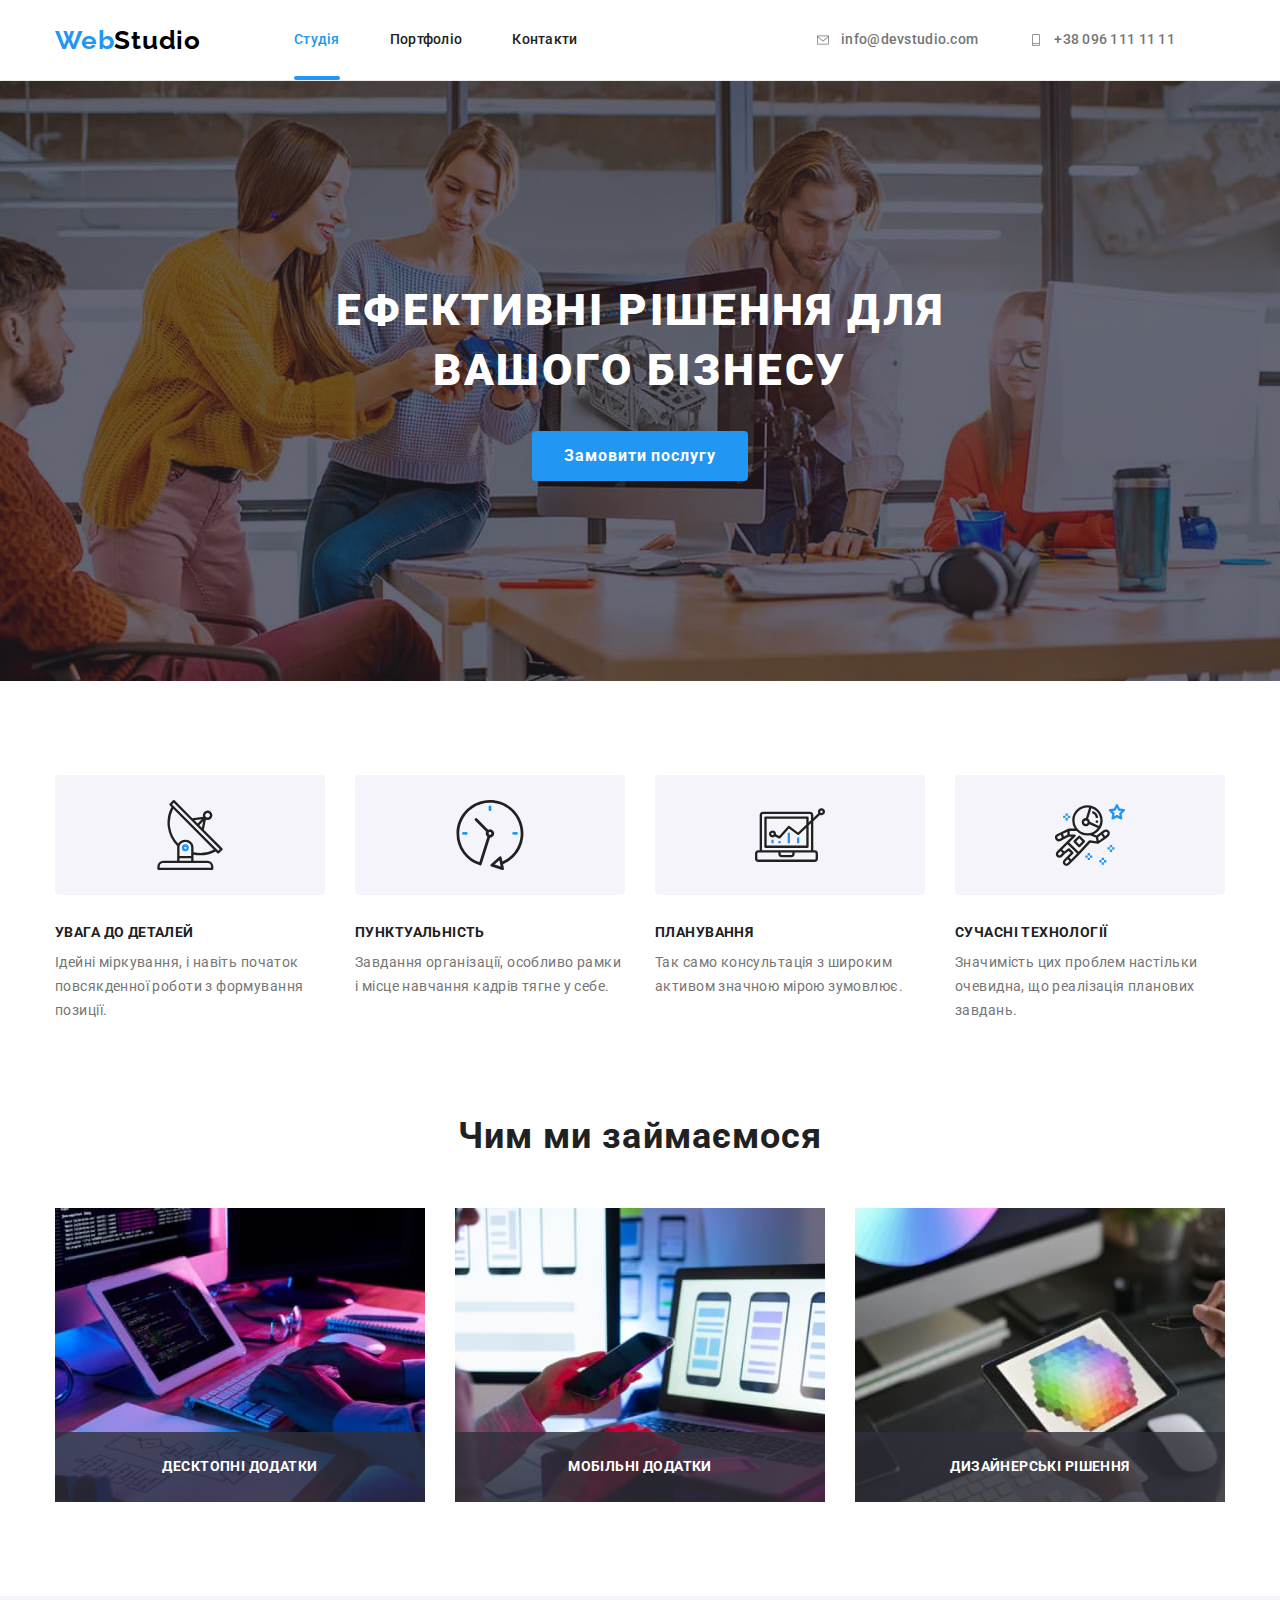
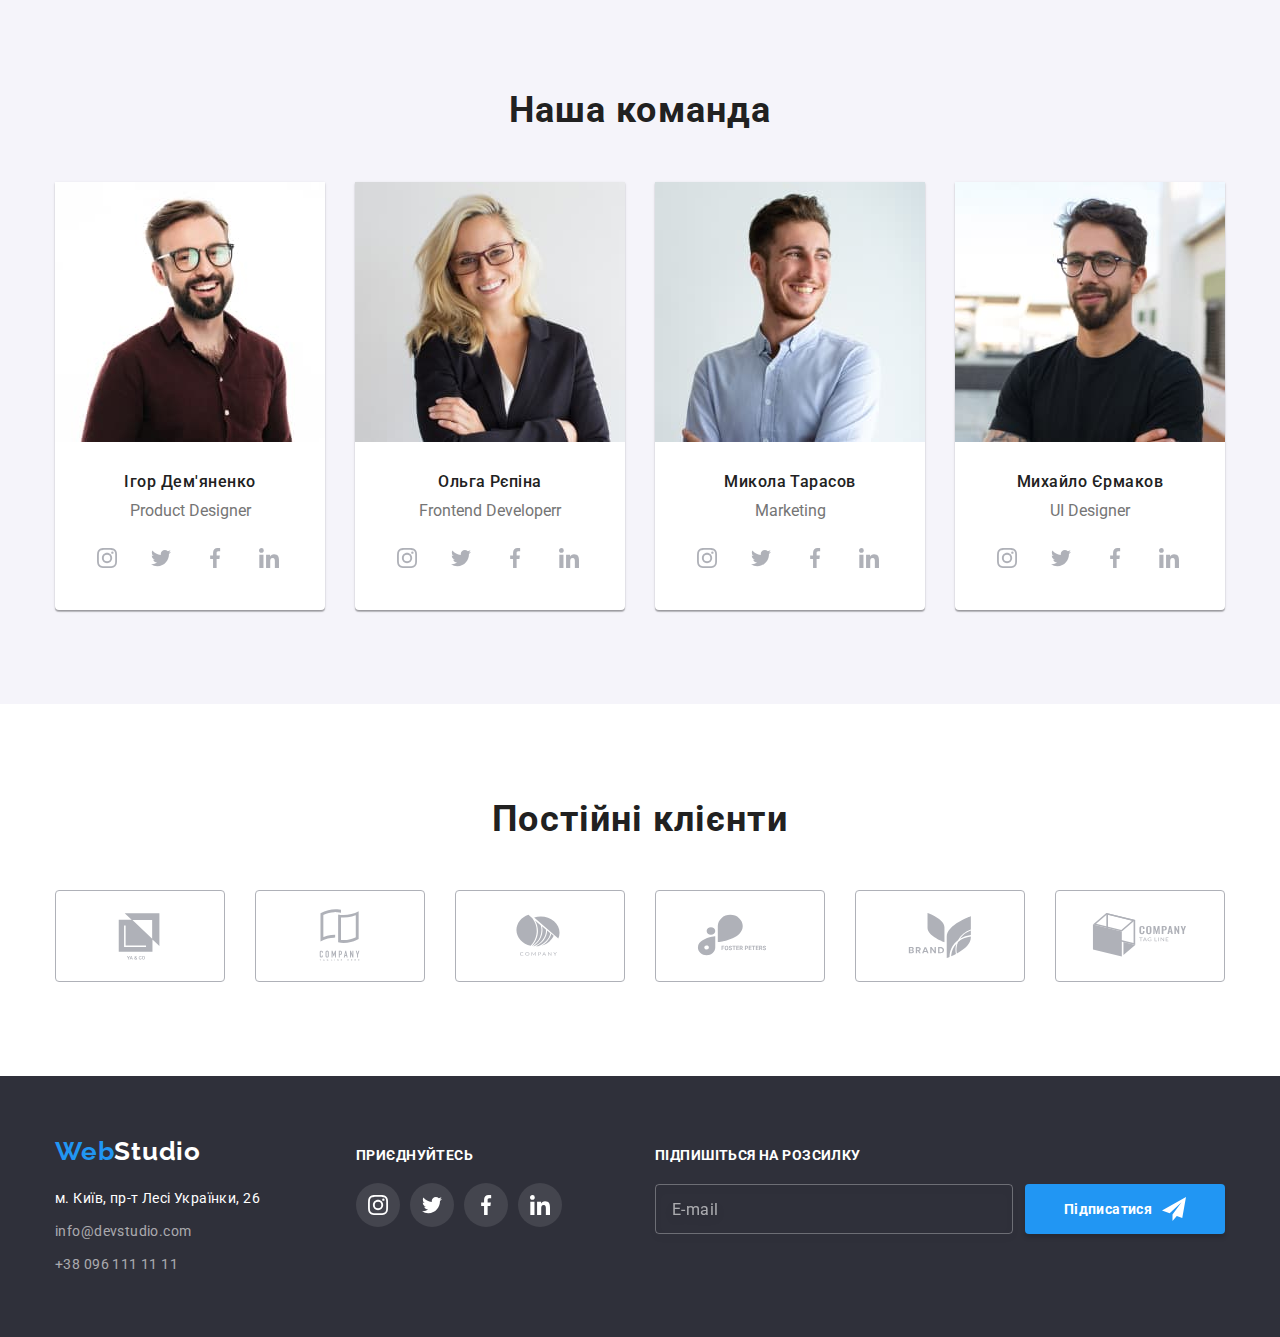
==== commit 654c1b9d: "3" ====
--- a/index.html
+++ b/index.html
@@ -3,19 +3,19 @@
 <html lang="uk">
 <head>
     <link rel="stylesheet" href="https://cdnjs.cloudflare.com/ajax/libs/modern-normalize/1.0.0/modern-normalize.min.css">
-    <link rel="stylesheet" href="./css/styles.css">
+    <link rel="preconnect" href="https://fonts.googleapis.com">
+    <link rel="preconnect" href="https://fonts.gstatic.com" crossorigin>   
+    <link rel="stylesheet" href="./css/main.min.css">
     <meta charset="UTF-8">
     <meta http-equiv="X-UA-Compatible" content="IE=edge">
     <meta name="viewport" content="width=device-width, initial-scale=1.0">
     <title>WebStudio</title>
-    <link rel="preconnect" href="https://fonts.googleapis.com">
-    <link rel="preconnect" href="https://fonts.gstatic.com" crossorigin>
     <link href="https://fonts.googleapis.com/css2?family=Raleway:wght@700&family=Roboto:wght@400;500;700;900&display=swap"
         rel="stylesheet">
 </head>
 <body>
-    <header>
-        <div class="container header">
+    <header class="header">
+        <div class="container header__container">
         <nav class="header__nav">
             <a href="./index.html" class="logo header__logo">Web<span class="header__logo--text">Studio</span></a>
           <ul class="site-nav">
@@ -46,7 +46,7 @@
         <section class="hero section">
         <div class="container">
             <h1 class="hero__title">Ефективні рішення для вашого бізнесу</h1>
-            <button type="button" class="hero__button" data-modal-open> Замовити послугу </button>
+            <button type="button" class="hero__button button" data-modal-open> Замовити послугу </button>
         </div>
         </section>
         <section class="features section">
@@ -326,8 +326,8 @@
             <div class="footer-form__mail-box">
             <input class="footer-form__input" type="email" id="subscribe-input" placeholder="E-mail">
             <button class="footer-form__button" type="submit">
-            <span class="footer-form__button__text">Підписатися</span>
-            <svg class="footer-form__button__icon" wigth="24" height="24">
+            <span class="footer-form__button--text">Підписатися</span>
+            <svg class="footer-form__button--icon" wigth="24" height="24">
              <use href="./images/icons.svg#icon-send"></use>
             </svg>
             </button>
@@ -375,7 +375,7 @@
          <use href="./images/icons.svg#icon-checkbox-checked"></use>
       </svg>    
     </div> 
-    <button type="submit" class="form__submit-button"> Відправити </button>
+    <button type="submit" class="form__submit-button button"> Відправити </button>
 </form>
     </div>
 </div>    
--- a/css/main.min.css
+++ b/css/main.min.css
@@ -0,0 +1 @@
+:root{--main-text-color: #757575;--second-text-color: #212121;--color-wtite: #ffffff;--brand-color: #2196f3;--color-light-gray: #f5f4fa;--color-links-icon: #afb1b8;--overlay-background-color: rgba(33, 150, 243, 0.9);--input-border: rgba(33, 33, 33, 0.2)}body{background:var(--color-wtite);font-family:"Roboto",sans-serif;color:var(--main-text-color)}ul{list-style:none;-webkit-padding-start:0;padding-inline-start:0}h1,h2,h3,h4,p,ul{margin:0}a{text-decoration:none}img{display:block;max-width:100%;height:auto}.visually-hidden{position:absolute;white-space:nowrap;width:1px;height:1px;overflow:hidden;border:0;padding:0;clip:rect(0 0 0 0);-webkit-clip-path:inset(50%);clip-path:inset(50%);margin:-1px}.section{padding:94px 0}.container{width:100%;max-width:1200px;margin:0 auto;padding:0 15px}.button{font-family:"Roboto";font-weight:700;font-size:16px;line-height:1.88;letter-spacing:.06em;background-color:var(--brand-color);color:var(--color-wtite);cursor:pointer;padding:10px 32px;border:none;border-radius:4px;margin-left:auto;margin-right:auto;-webkit-transition-property:background-color;transition-property:background-color;-webkit-transition-duration:250ms;transition-duration:250ms;-webkit-transition-timing-function:cubic-bezier(0.4, 0, 0.2, 1);transition-timing-function:cubic-bezier(0.4, 0, 0.2, 1)}.button:hover,.button:focus{background-color:#188ce8}.clients{width:100%}.clients__title{font-weight:700;font-size:36px;line-height:1.17;text-align:center;letter-spacing:.03em;color:var(--second-text-color);margin-bottom:50px}.clients__list{display:-webkit-box;display:-ms-flexbox;display:flex;-webkit-box-pack:center;-ms-flex-pack:center;justify-content:center;-webkit-box-align:center;-ms-flex-align:center;align-items:center;gap:30px}.clients__link{display:-webkit-box;display:-ms-flexbox;display:flex;-webkit-box-pack:center;-ms-flex-pack:center;justify-content:center;-webkit-box-align:center;-ms-flex-align:center;align-items:center;padding:32px,16px;border:1px solid;border-color:var(--color-links-icon);border-radius:4px;width:170px;height:92px;-webkit-transition-property:border-color;transition-property:border-color;-webkit-transition-duration:250ms;transition-duration:250ms;-webkit-transition-timing-function:cubic-bezier(0.4, 0, 0.2, 1);transition-timing-function:cubic-bezier(0.4, 0, 0.2, 1)}.clients__link:hover,.clients__link:focus{border-color:var(--brand-color)}.clients__icon{fill:var(--color-links-icon);-webkit-transition-property:fill;transition-property:fill;-webkit-transition-duration:250ms;transition-duration:250ms;-webkit-transition-timing-function:cubic-bezier(0.4, 0, 0.2, 1);transition-timing-function:cubic-bezier(0.4, 0, 0.2, 1)}.clients__link:hover .clients__icon,.clients__link:focus .clients__icon{fill:var(--brand-color)}.feauters__img{width:270px;height:120px;background-color:var(--color-light-gray);display:-webkit-box;display:-ms-flexbox;display:flex;-webkit-box-pack:center;-ms-flex-pack:center;justify-content:center;-webkit-box-align:center;-ms-flex-align:center;align-items:center;border-radius:4px;margin-bottom:30px}.features__subtitle{font-weight:700;font-size:14px;line-height:1.14;letter-spacing:.03em;text-transform:uppercase;color:var(--second-text-color);margin-bottom:10px}.features__text{font-size:14px;line-height:1.71;letter-spacing:.03em}.features__list{display:-webkit-box;display:-ms-flexbox;display:flex;gap:30px}.features__item{width:270px;-webkit-box-align:start;-ms-flex-align:start;align-items:flex-start}.features__item:last-of-type{padding-right:0}.footer{background-color:#2f303a;padding-top:60px;padding-bottom:60px}.footer--container{display:-webkit-box;display:-ms-flexbox;display:flex;-webkit-box-align:baseline;-ms-flex-align:baseline;align-items:baseline}.footer__logo{display:block;margin-bottom:20px}.footer__logo--text{color:var(--color-wtite)}.footer__auth-nav-links-list{font-style:normal;font-size:14px;line-height:1.71;letter-spacing:.03em;width:231px}.footer__auth-nav-link{margin-bottom:9px}.footer__auth-nav-link:last-of-type{margin-bottom:0}.footer__company-address{color:var(--color-wtite)}.footer__company-mail,.footer__company-phone{color:rgba(255,255,255,.6);-webkit-transition-property:color;transition-property:color;-webkit-transition-duration:250ms;transition-duration:250ms;-webkit-transition-timing-function:cubic-bezier(0.4, 0, 0.2, 1);transition-timing-function:cubic-bezier(0.4, 0, 0.2, 1)}.footer__company-mail:hover,.footer__company-mail:focus{color:var(--brand-color)}.footer__company-phone:hover,.footer__company-phone:focus{color:var(--brand-color)}.footer__social-links{display:block;-webkit-box-pack:center;-ms-flex-pack:center;justify-content:center;-webkit-box-align:center;-ms-flex-align:center;align-items:center;width:206px;margin-left:70px}.footer__social-links__title{color:var(--color-wtite);font-weight:700;font-size:14px;line-height:1.15;letter-spacing:.03em;margin-bottom:20px;text-transform:uppercase}.footer__social-links__list{display:-webkit-box;display:-ms-flexbox;display:flex;-webkit-box-pack:justify;-ms-flex-pack:justify;justify-content:space-between;gap:10px}.footer__social-link{display:-webkit-box;display:-ms-flexbox;display:flex;-webkit-box-pack:center;-ms-flex-pack:center;justify-content:center;-webkit-box-align:center;-ms-flex-align:center;align-items:center;width:44px;height:44px;background-color:rgba(255,255,255,.1);border-radius:50%;-webkit-transition-property:background-color;transition-property:background-color;-webkit-transition-duration:250ms;transition-duration:250ms;-webkit-transition-timing-function:cubic-bezier(0.4, 0, 0.2, 1);transition-timing-function:cubic-bezier(0.4, 0, 0.2, 1)}.footer__social-link:hover,.footer__social-link:focus{background-color:var(--brand-color)}.footer__social-link__icon{fill:var(--color-wtite)}.footer__social-links__list{display:-webkit-box;display:-ms-flexbox;display:flex;-webkit-box-pack:center;-ms-flex-pack:center;justify-content:center;-webkit-box-align:center;-ms-flex-align:center;align-items:center}.footer-form{display:-webkit-box;display:-ms-flexbox;display:flex;-webkit-box-orient:vertical;-webkit-box-direction:normal;-ms-flex-direction:column;flex-direction:column;margin-left:93px}.footer-form__label{font-weight:700;font-size:14px;line-height:1.14;letter-spacing:.03em;text-transform:uppercase;color:var(--color-wtite);margin-bottom:20px}.footer-form__mail-box{display:-webkit-box;display:-ms-flexbox;display:flex}.footer-form__input{display:inline-block;width:358px;height:50px;background-color:rgba(0,0,0,0);border:1px solid rgba(255,255,255,.3);-webkit-filter:drop-shadow(0px 4px 4px rgba(0, 0, 0, 0.15));filter:drop-shadow(0px 4px 4px rgba(0, 0, 0, 0.15));border-radius:4px;padding:15px 16px;margin-right:12px;color:var(--color-wtite)}.footer-form__input::-webkit-input-placeholder{font-weight:400;font-size:16px;line-height:1.25;letter-spacing:.03em;color:rgba(255,255,255,.6)}.footer-form__input::-moz-placeholder{font-weight:400;font-size:16px;line-height:1.25;letter-spacing:.03em;color:rgba(255,255,255,.6)}.footer-form__input:-ms-input-placeholder{font-weight:400;font-size:16px;line-height:1.25;letter-spacing:.03em;color:rgba(255,255,255,.6)}.footer-form__input::-ms-input-placeholder{font-weight:400;font-size:16px;line-height:1.25;letter-spacing:.03em;color:rgba(255,255,255,.6)}.footer-form__input::placeholder{font-weight:400;font-size:16px;line-height:1.25;letter-spacing:.03em;color:rgba(255,255,255,.6)}.footer-form__button{display:-webkit-box;display:-ms-flexbox;display:flex;-webkit-box-align:center;-ms-flex-align:center;align-items:center;-webkit-box-pack:center;-ms-flex-pack:center;justify-content:center;gap:10px;width:200px;height:50px;background-color:var(--brand-color);-webkit-box-shadow:0px 4px 4px rgba(0,0,0,.15);box-shadow:0px 4px 4px rgba(0,0,0,.15);border-radius:4px;border:none;cursor:pointer}.footer-form__button--text{font-style:normal;font-weight:700;font-size:14px;line-height:16px;letter-spacing:.03em;color:var(--color-wtite)}.footer-form__button--icon{fill:var(--color-wtite);width:24px;height:24px}.form__control{position:relative;width:100%;height:40px;margin-bottom:10px}.form__lable{display:block;font-weight:400;font-size:12px;line-height:1.16;letter-spacing:.01em;margin-bottom:4px;left:0}.form__input{width:100%;height:100%;padding:11px 11px 11px 42px;border:1px solid var(--input-border);border-radius:4px;outline:none;margin-bottom:10px;-webkit-transition-property:border-color;transition-property:border-color;-webkit-transition-duration:250ms;transition-duration:250ms;-webkit-transition-timing-function:ecubic-bezier(0.4, 0, 0.2, 1);transition-timing-function:ecubic-bezier(0.4, 0, 0.2, 1)}.form__input:hover,.form__input:focus{cursor:pointer;border-color:var(--brand-color)}.form__input__icon{position:absolute;left:12px;top:50%;-webkit-transform:translateY(-50%);transform:translateY(-50%);width:18px;height:18px;fill:var(--second-text-color);-webkit-transition-property:fill;transition-property:fill;-webkit-transition-duration:250ms;transition-duration:250ms;-webkit-transition-timing-function:ecubic-bezier(0.4, 0, 0.2, 1);transition-timing-function:ecubic-bezier(0.4, 0, 0.2, 1)}.form__input:hover+.form__input__icon,.form__input:focus+.form__input__icon{fill:var(--brand-color)}.form__comment{resize:none;width:100%;height:120px;border:1px solid var(--input-border);border-radius:4px;padding:12px 16px;margin-bottom:20px;outline:none;-webkit-transition-property:border-color;transition-property:border-color;-webkit-transition-duration:250ms;transition-duration:250ms;-webkit-transition-timing-function:ecubic-bezier(0.4, 0, 0.2, 1);transition-timing-function:ecubic-bezier(0.4, 0, 0.2, 1)}.form__comment::-webkit-input-placeholder{font-weight:400;font-size:12px;line-height:1.66;letter-spacing:.01em;color:rgba(117,117,117,.5)}.form__comment::-moz-placeholder{font-weight:400;font-size:12px;line-height:1.66;letter-spacing:.01em;color:rgba(117,117,117,.5)}.form__comment:-ms-input-placeholder{font-weight:400;font-size:12px;line-height:1.66;letter-spacing:.01em;color:rgba(117,117,117,.5)}.form__comment::-ms-input-placeholder{font-weight:400;font-size:12px;line-height:1.66;letter-spacing:.01em;color:rgba(117,117,117,.5)}.form__comment::placeholder{font-weight:400;font-size:12px;line-height:1.66;letter-spacing:.01em;color:rgba(117,117,117,.5)}.form__comment:not(:-moz-placeholder-shown){cursor:pointer;border-color:var(--brand-color)}.form__comment:not(:-ms-input-placeholder){cursor:pointer;border-color:var(--brand-color)}.form__comment:hover,.form__comment:focus,.form__comment:not(:placeholder-shown){cursor:pointer;border-color:var(--brand-color)}.form__terms__box{position:relative}.form__checkbox__input{-webkit-appearance:none;-moz-appearance:none;appearance:none}.form__checkbox__label{display:block;margin-left:36px;margin-bottom:30px;font-weight:400;font-size:14px;line-height:1.71;letter-spacing:.03em;color:var(--main-text-color)}.form__checkbox__label::before{position:absolute;top:50%;-webkit-transform:translateY(-50%);transform:translateY(-50%);left:12px;width:16px;height:15px;content:"";border:2px solid var(--second-text-color);border-radius:2px}.form__checkbox__terms-link{color:var(--brand-color);text-decoration:underline}.form__checkbox__label__icon{position:absolute;top:50%;-webkit-transform:translateY(-50%);transform:translateY(-50%);left:12px;width:16px;height:15px;opacity:0}.form__checkbox__input:checked~.form__checkbox__label__icon{opacity:1}.form__submit-button{position:absolute;left:50%;-webkit-transform:translateX(-50%);transform:translateX(-50%);padding:10px 52px;-webkit-box-shadow:0px 4px 4px rgba(0,0,0,.15);box-shadow:0px 4px 4px rgba(0,0,0,.15);-webkit-transition-property:background-color;transition-property:background-color;-webkit-transition-duration:250ms;transition-duration:250ms}.header{border-width:0px 0px 1px 0px;border-color:#ececec;border-style:solid}.header__container{display:-webkit-box;display:-ms-flexbox;display:flex;-webkit-box-align:center;-ms-flex-align:center;align-items:center}.header__nav{display:-webkit-box;display:-ms-flexbox;display:flex;-webkit-box-align:center;-ms-flex-align:center;align-items:center}.logo{font-family:"Raleway";font-style:normal;font-weight:700;font-size:26px;line-height:1.19;letter-spacing:.03em;color:var(--brand-color)}.header__logo--text{color:#000}.site-nav{margin-left:93px;display:-webkit-box;display:-ms-flexbox;display:flex;gap:50px}.site-nav__link{display:block;font-weight:500;font-size:14px;line-height:1.14;letter-spacing:.02em;color:var(--second-text-color);padding:32px 0;-webkit-transition-property:color;transition-property:color;-webkit-transition-duration:250ms;transition-duration:250ms;-webkit-transition-timing-function:cubic-bezier(0.4, 0, 0.2, 1);transition-timing-function:cubic-bezier(0.4, 0, 0.2, 1);position:relative}.site-nav__link:hover,.site-nav__link:focus{color:var(--brand-color)}.site-nav__link--current{color:var(--brand-color)}.site-nav__link--current::after{content:"";display:block;width:100%;height:4px;background-color:var(--brand-color);border-radius:2px;position:absolute;bottom:0}.auth-nav{display:-webkit-box;display:-ms-flexbox;display:flex;margin-left:auto}.auth-nav__link{display:-webkit-box;display:-ms-flexbox;display:flex;-webkit-box-align:center;-ms-flex-align:center;align-items:center;font-weight:500;font-size:14px;line-height:1.14;letter-spacing:.02em;color:var(--main-text-color);padding:32px 0;-webkit-transition-property:color;transition-property:color;-webkit-transition-duration:250ms;transition-duration:250ms;-webkit-transition-timing-function:cubic-bezier(0.4, 0, 0.2, 1);transition-timing-function:cubic-bezier(0.4, 0, 0.2, 1)}.auth-nav__link:hover,.auth-nav__link:focus{color:var(--brand-color)}.auth-nav__link:first-of-type{margin-right:50px}.auth-nav__icon{fill:currentColor;margin-right:10px}.auth-nav__link:hover .auth-nav__icon,.auth-nav__link:focus .auth-nav__icon{fill:var(--brand-color)}.hero{-webkit-box-align:center;-ms-flex-align:center;align-items:center;background-color:#2f303a;padding-top:200px;padding-bottom:200px;text-align:center;background-image:-webkit-gradient(linear, left top, left bottom, from(rgba(47, 48, 58, 0.4)), to(rgba(47, 48, 58, 0.4))),url("../images/img.jpg");background-image:linear-gradient(rgba(47, 48, 58, 0.4), rgba(47, 48, 58, 0.4)),url("../images/img.jpg");background-size:1600px;background-repeat:no-repeat;background-position:50% 50%}.hero__title{display:block;font-weight:900;font-size:44px;line-height:1.36;text-align:center;letter-spacing:.06em;text-transform:uppercase;color:var(--color-wtite);width:696px;margin-bottom:30px;margin-left:auto;margin-right:auto}.hero__button{padding:10px 32px}.logo{font-family:"Raleway";font-style:normal;font-weight:700;font-size:26px;line-height:1.19;letter-spacing:.03em;color:var(--brand-color)}.backdrop{position:fixed;top:0;left:0;width:100%;height:100%;z-index:1;background-color:rgba(0,0,0,.2);-webkit-transition-property:opacity,visibility;transition-property:opacity,visibility;-webkit-transition-duration:250ms;transition-duration:250ms;-webkit-transition-timing-function:ease-in;transition-timing-function:ease-in}.is-hidden{opacity:0;visibility:hidden;pointer-events:none}.modal{position:absolute;top:50%;left:50%;-webkit-transform:translate(-50%, -50%);transform:translate(-50%, -50%);width:528px;height:581px;background-color:var(--color-wtite);padding:40px}.modal__close-button{position:absolute;display:-webkit-box;display:-ms-flexbox;display:flex;-webkit-box-pack:center;-ms-flex-pack:center;justify-content:center;-webkit-box-align:center;-ms-flex-align:center;align-items:center;top:8px;right:8px;background:none;border:1px solid rgba(0,0,0,.1);border-radius:50%;cursor:pointer;padding:0;width:30px;height:30px}.modal__close-button:hover,.modal__close-button:focus{fill:var(--brand-color)}.modal__close-icon{width:11px;height:11px;-webkit-transition-property:fill;transition-property:fill;-webkit-transition-duration:250ms;transition-duration:250ms;-webkit-transition-timing-function:ecubic-bezier(0.4, 0, 0.2, 1);transition-timing-function:ecubic-bezier(0.4, 0, 0.2, 1)}.modal__title{text-align:center;font-weight:700;font-size:20px;line-height:1.15;letter-spacing:.03em;color:var(--second-text-color);margin-bottom:12px}.portfolio__filters__list{display:-webkit-box;display:-ms-flexbox;display:flex;-webkit-box-pack:center;-ms-flex-pack:center;justify-content:center;margin-bottom:50px}.portfolio__filters__item{margin-right:8px}.portfolio__filters__item:last-of-type{margin-right:0}.portfolio__filters__botton{font-family:"Roboto";font-weight:500;font-size:16px;line-height:1.63;letter-spacing:.03em;color:var(--second-text-color);background-color:var(--color-light-gray);cursor:pointer;border-style:none;padding:6px 25px;border-radius:4px;-webkit-transition-property:background-color,color,-webkit-box-shadow;transition-property:background-color,color,-webkit-box-shadow;transition-property:background-color,color,box-shadow;transition-property:background-color,color,box-shadow,-webkit-box-shadow;-webkit-transition-duration:250ms;transition-duration:250ms;-webkit-transition-timing-function:cubic-bezier(0.4, 0, 0.2, 1);transition-timing-function:cubic-bezier(0.4, 0, 0.2, 1)}.portfolio__filters__botton:hover,.portfolio__filters__botton:focus{background-color:var(--brand-color);color:var(--color-wtite);-webkit-box-shadow:0px 3px 1px rgba(0,0,0,.1),0px 1px 2px rgba(0,0,0,.08),0px 2px 2px rgba(0,0,0,.12);box-shadow:0px 3px 1px rgba(0,0,0,.1),0px 1px 2px rgba(0,0,0,.08),0px 2px 2px rgba(0,0,0,.12)}.portfolio__list{display:-webkit-box;display:-ms-flexbox;display:flex;-ms-flex-wrap:wrap;flex-wrap:wrap;margin:-15px}.portfolio__item{-ms-flex-preferred-size:calc((100% - 90px)/3);flex-basis:calc((100% - 90px)/3);margin:15px;cursor:pointer;-webkit-transition-property:-webkit-box-shadow;transition-property:-webkit-box-shadow;transition-property:box-shadow;transition-property:box-shadow, -webkit-box-shadow;-webkit-transition-duration:250ms;transition-duration:250ms;-webkit-transition-timing-function:cubic-bezier(0.4, 0, 0.2, 1);transition-timing-function:cubic-bezier(0.4, 0, 0.2, 1)}.portfolio__item:hover{-webkit-box-shadow:0px 1px 1px rgba(0,0,0,.12),0px 4px 4px rgba(0,0,0,.06),1px 4px 6px rgba(0,0,0,.16);box-shadow:0px 1px 1px rgba(0,0,0,.12),0px 4px 4px rgba(0,0,0,.06),1px 4px 6px rgba(0,0,0,.16)}.portfolio__card{padding:20px 0 20px 24px;border-width:0px 1px 1px 1px;border-color:#eee;border-style:solid}.portfolio__picture{display:block;position:relative;overflow:hidden}.portfolio__title{font-weight:700;font-size:18px;line-height:2;letter-spacing:.06em;color:var(--second-text-color);margin-bottom:4px}.portfolio__subtitle{font-size:16px;line-height:1.88;letter-spacing:.03em}.portfolio__overlay{display:block;position:absolute;top:0;left:0;width:100%;height:100%;font-weight:400;font-size:18px;line-height:1.55;letter-spacing:.03em;color:var(--color-wtite);background-color:var(--overlay-background-color);padding:63px 24px;-webkit-transform:translateY(100%);transform:translateY(100%);-webkit-transition-property:-webkit-transform;transition-property:-webkit-transform;transition-property:transform;transition-property:transform, -webkit-transform;-webkit-transition-duration:250ms;transition-duration:250ms;-webkit-transition-timing-function:cubic-bezier(0.4, 0, 0.2, 1);transition-timing-function:cubic-bezier(0.4, 0, 0.2, 1)}.portfolio__item:hover .portfolio__overlay{-webkit-transform:translateY(0);transform:translateY(0)}.team{background-color:var(--color-light-gray);margin-left:auto;margin-right:auto}.team__title{font-weight:700;font-size:36px;line-height:1.16;text-align:center;letter-spacing:.03em;color:var(--second-text-color);margin-bottom:50px}.team__list{display:-webkit-box;display:-ms-flexbox;display:flex;-webkit-box-pack:justify;-ms-flex-pack:justify;justify-content:space-between;gap:30px}.team__item{background-color:var(--color-wtite);border-radius:0px 0px 4px 4px;-webkit-box-shadow:0px 1px 3px rgba(0,0,0,.12),0px 1px 1px rgba(0,0,0,.14),0px 2px 1px rgba(0,0,0,.2);box-shadow:0px 1px 3px rgba(0,0,0,.12),0px 1px 1px rgba(0,0,0,.14),0px 2px 1px rgba(0,0,0,.2)}.team__subtitle{padding:30px}.team__name{font-weight:500;font-size:16px;line-height:1.19;text-align:center;letter-spacing:.03em;color:var(--second-text-color);margin-bottom:10px}.team__position{font-size:16px;line-height:1.19;text-align:center;margin-bottom:16px}.team__social-links-list{display:-webkit-box;display:-ms-flexbox;display:flex;-webkit-box-pack:center;-ms-flex-pack:center;justify-content:center;-webkit-box-align:center;-ms-flex-align:center;align-items:center;width:206px;gap:10px}.team__social-link{display:-webkit-box;display:-ms-flexbox;display:flex;-webkit-box-pack:center;-ms-flex-pack:center;justify-content:center;-webkit-box-align:center;-ms-flex-align:center;align-items:center;width:44px;height:44px;background-color:rgba(0,0,0,0);border-radius:50%;-webkit-transition-property:background-color;transition-property:background-color;-webkit-transition-duration:250ms;transition-duration:250ms;-webkit-transition-timing-function:cubic-bezier(0.4, 0, 0.2, 1);transition-timing-function:cubic-bezier(0.4, 0, 0.2, 1)}.team__social-link:hover,.team__social-link:focus{background-color:var(--brand-color)}.team__social-link__icon{fill:var(--color-links-icon);-webkit-transition-property:fill;transition-property:fill;-webkit-transition-duration:250ms;transition-duration:250ms;-webkit-transition-timing-function:cubic-bezier(0.4, 0, 0.2, 1);transition-timing-function:cubic-bezier(0.4, 0, 0.2, 1)}.team__social-link:hover .team__social-link__icon,.team__social-link:focus .team__social-link__icon{fill:var(--color-wtite)}.working{padding-top:0}.working__title{font-weight:700;font-size:36px;line-height:1.16;text-align:center;letter-spacing:.03em;color:var(--second-text-color);margin-bottom:50px}.working__list{display:-webkit-box;display:-ms-flexbox;display:flex;-webkit-box-pack:justify;-ms-flex-pack:justify;justify-content:space-between;gap:30px}.working__item{position:relative}.working__subtatle{display:block;font-weight:700;font-size:14px;line-height:1.14;text-align:center;letter-spacing:.03em;text-transform:uppercase;color:var(--color-wtite);padding:27px;background-color:rgba(47,48,58,.8);position:absolute;bottom:0;width:100%}/*# sourceMappingURL=main.min.css.map */